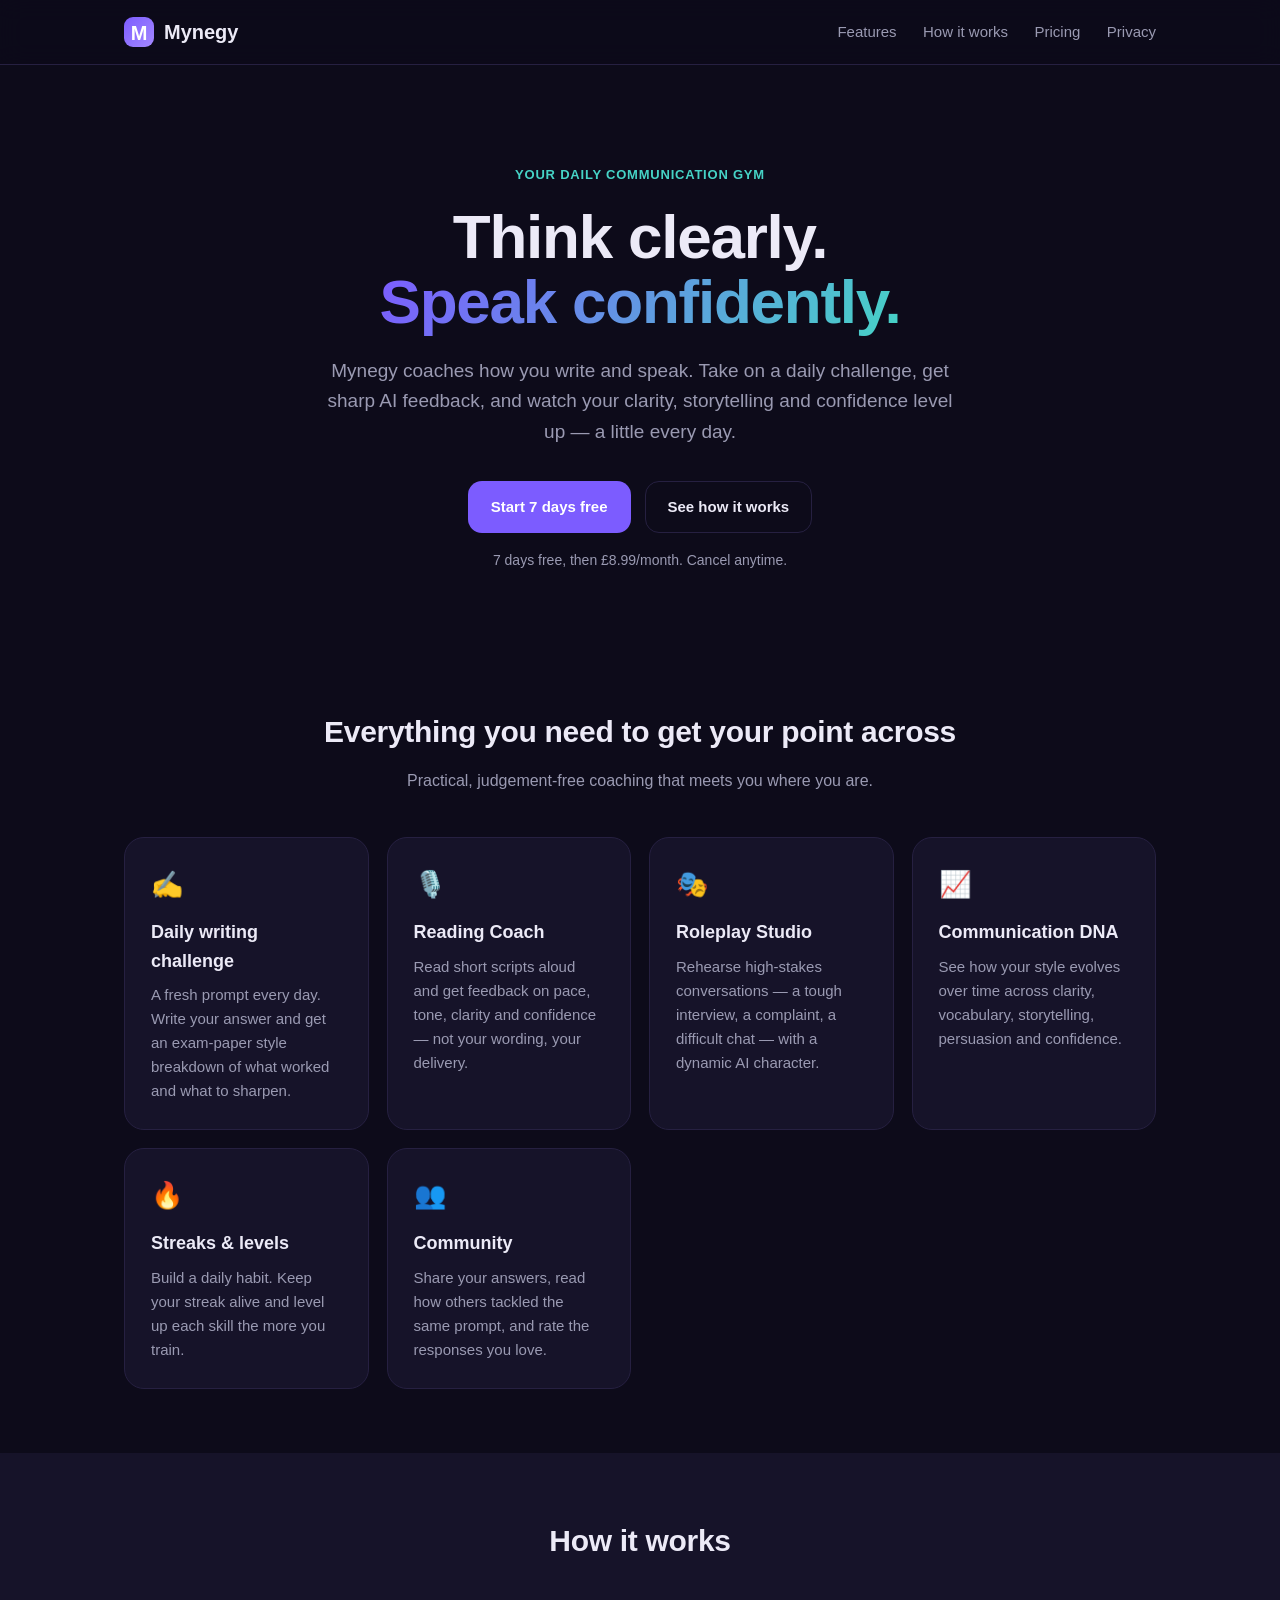
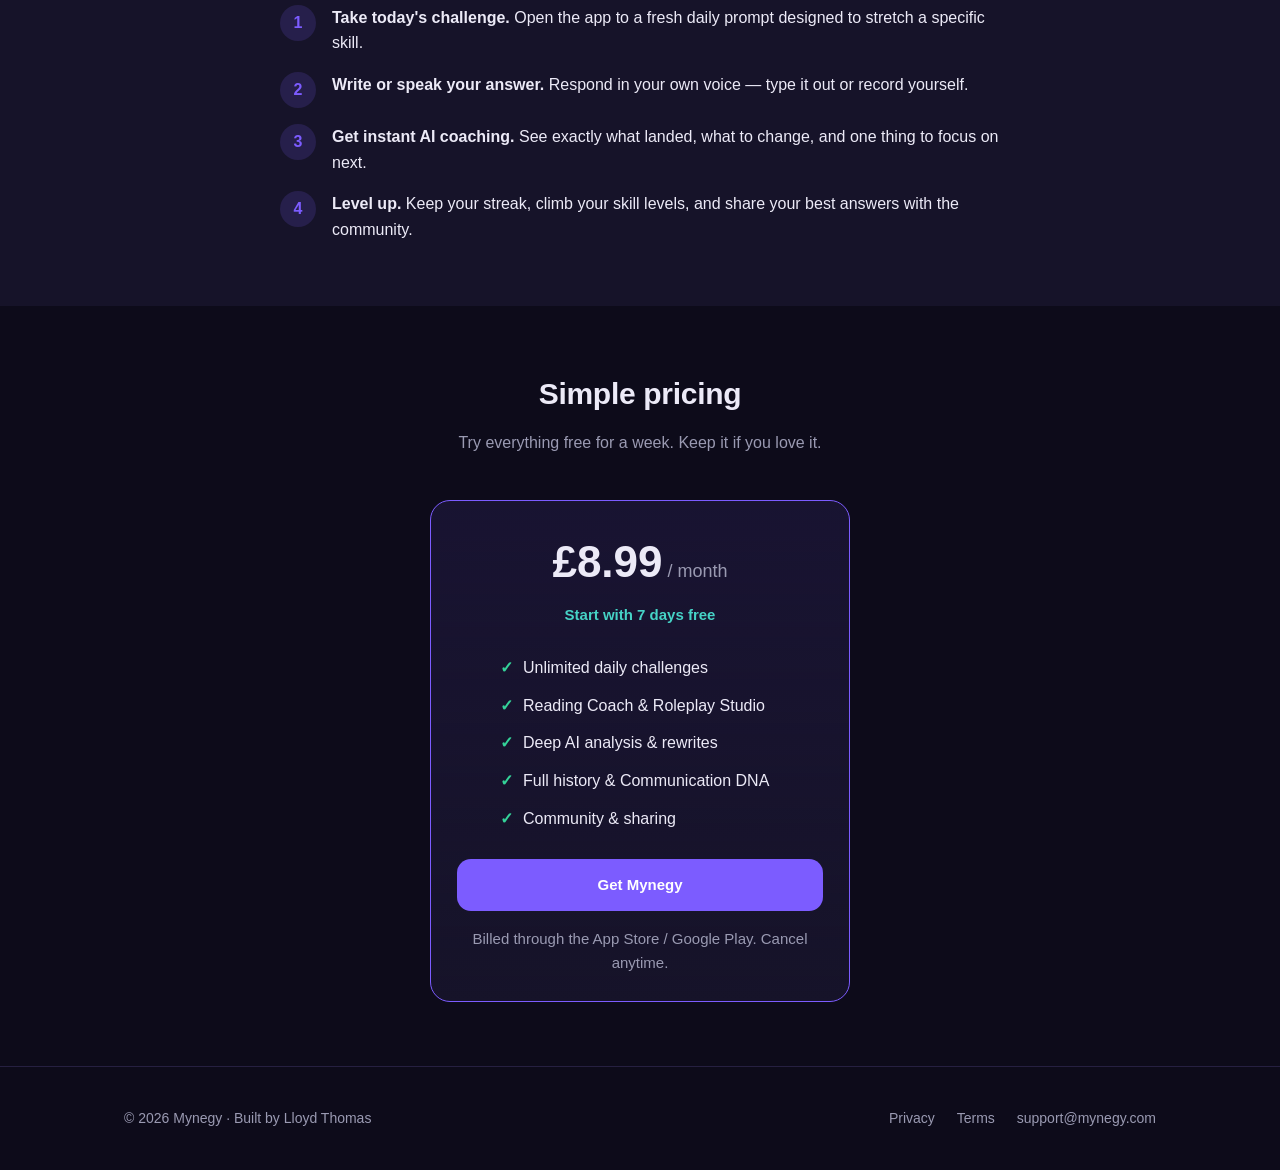
==== index.html @ d5854ccf "Add files via upload" ====
<!DOCTYPE html>
<html lang="en">
<head>
  <meta charset="UTF-8" />
  <meta name="viewport" content="width=device-width, initial-scale=1.0" />
  <title>Mynegy — Think clearly. Speak confidently.</title>
  <meta name="description" content="Mynegy is your daily communication gym. Get AI coaching on your writing and speaking, take on daily challenges, and level up how you express yourself." />
  <meta property="og:title" content="Mynegy — Think clearly. Speak confidently." />
  <meta property="og:description" content="Your daily communication gym. AI coaching, daily challenges, and a community levelling up together." />
  <meta property="og:type" content="website" />
  <meta property="og:url" content="https://mynegy.com" />
  <link rel="stylesheet" href="/styles.css" />
</head>
<body>
  <header class="site-header">
    <div class="container">
      <a class="brand" href="/">
        <span class="mark">M</span>
        <span>Mynegy</span>
      </a>
      <nav class="nav">
        <a href="#features">Features</a>
        <a href="#how">How it works</a>
        <a href="#pricing">Pricing</a>
        <a href="/privacy">Privacy</a>
      </nav>
    </div>
  </header>

  <main>
    <section class="hero">
      <div class="container">
        <span class="eyebrow">Your daily communication gym</span>
        <h1>Think clearly.<br /><span class="grad">Speak confidently.</span></h1>
        <p class="lead">
          Mynegy coaches how you write and speak. Take on a daily challenge, get sharp AI feedback,
          and watch your clarity, storytelling and confidence level up — a little every day.
        </p>
        <div class="cta-row">
          <a class="btn btn-primary" href="#pricing">Start 7 days free</a>
          <a class="btn btn-ghost" href="#how">See how it works</a>
        </div>
        <p class="trial-note">7 days free, then £8.99/month. Cancel anytime.</p>
      </div>
    </section>

    <section id="features">
      <div class="container">
        <h2 class="section-title">Everything you need to get your point across</h2>
        <p class="section-sub">Practical, judgement-free coaching that meets you where you are.</p>
        <div class="grid">
          <div class="card">
            <div class="icon">✍️</div>
            <h3>Daily writing challenge</h3>
            <p>A fresh prompt every day. Write your answer and get an exam-paper style breakdown of what worked and what to sharpen.</p>
          </div>
          <div class="card">
            <div class="icon">🎙️</div>
            <h3>Reading Coach</h3>
            <p>Read short scripts aloud and get feedback on pace, tone, clarity and confidence — not your wording, your delivery.</p>
          </div>
          <div class="card">
            <div class="icon">🎭</div>
            <h3>Roleplay Studio</h3>
            <p>Rehearse high-stakes conversations — a tough interview, a complaint, a difficult chat — with a dynamic AI character.</p>
          </div>
          <div class="card">
            <div class="icon">📈</div>
            <h3>Communication DNA</h3>
            <p>See how your style evolves over time across clarity, vocabulary, storytelling, persuasion and confidence.</p>
          </div>
          <div class="card">
            <div class="icon">🔥</div>
            <h3>Streaks & levels</h3>
            <p>Build a daily habit. Keep your streak alive and level up each skill the more you train.</p>
          </div>
          <div class="card">
            <div class="icon">👥</div>
            <h3>Community</h3>
            <p>Share your answers, read how others tackled the same prompt, and rate the responses you love.</p>
          </div>
        </div>
      </div>
    </section>

    <section id="how" style="background: var(--surface);">
      <div class="container">
        <h2 class="section-title">How it works</h2>
        <div class="steps">
          <div class="step"><span class="num"></span><p><strong>Take today's challenge.</strong> Open the app to a fresh daily prompt designed to stretch a specific skill.</p></div>
          <div class="step"><span class="num"></span><p><strong>Write or speak your answer.</strong> Respond in your own voice — type it out or record yourself.</p></div>
          <div class="step"><span class="num"></span><p><strong>Get instant AI coaching.</strong> See exactly what landed, what to change, and one thing to focus on next.</p></div>
          <div class="step"><span class="num"></span><p><strong>Level up.</strong> Keep your streak, climb your skill levels, and share your best answers with the community.</p></div>
        </div>
      </div>
    </section>

    <section id="pricing">
      <div class="container">
        <h2 class="section-title">Simple pricing</h2>
        <p class="section-sub">Try everything free for a week. Keep it if you love it.</p>
        <div class="card price-card">
          <div class="amount">£8.99<span> / month</span></div>
          <p style="color: var(--accent); font-weight: 600; margin-top: 6px;">Start with 7 days free</p>
          <ul>
            <li>Unlimited daily challenges</li>
            <li>Reading Coach &amp; Roleplay Studio</li>
            <li>Deep AI analysis &amp; rewrites</li>
            <li>Full history &amp; Communication DNA</li>
            <li>Community &amp; sharing</li>
          </ul>
          <a class="btn btn-primary" href="#" style="width: 100%;">Get Mynegy</a>
          <p class="trial-note">Billed through the App Store / Google Play. Cancel anytime.</p>
        </div>
      </div>
    </section>
  </main>

  <footer class="site-footer">
    <div class="container">
      <div>© 2026 Mynegy · Built by Lloyd Thomas</div>
      <div>
        <a href="/privacy">Privacy</a>
        <a href="/terms">Terms</a>
        <a href="mailto:support@mynegy.com">support@mynegy.com</a>
      </div>
    </div>
  </footer>
</body>
</html>
---- styles.css ----
:root {
  --bg: #0d0b1a;
  --surface: #161329;
  --border: #262041;
  --primary: #7c5cff;
  --accent: #46d3c6;
  --text: #eceaf7;
  --muted: #9a9ab2;
  --success: #34d399;
  --radius: 20px;
  --max: 1080px;
}

* { box-sizing: border-box; margin: 0; padding: 0; }

html { scroll-behavior: smooth; }

body {
  font-family: -apple-system, BlinkMacSystemFont, "Segoe UI", Roboto, Helvetica, Arial, sans-serif;
  background: var(--bg);
  color: var(--text);
  line-height: 1.6;
  -webkit-font-smoothing: antialiased;
}

a { color: var(--primary); text-decoration: none; }
a:hover { text-decoration: underline; }

.container { width: 100%; max-width: var(--max); margin: 0 auto; padding: 0 24px; }

/* Header */
.site-header {
  position: sticky;
  top: 0;
  z-index: 10;
  backdrop-filter: blur(12px);
  background: rgba(13, 11, 26, 0.72);
  border-bottom: 1px solid var(--border);
}
.site-header .container {
  display: flex;
  align-items: center;
  justify-content: space-between;
  height: 64px;
}
.brand { display: flex; align-items: center; gap: 10px; font-weight: 700; font-size: 20px; color: var(--text); }
.brand .mark {
  width: 30px; height: 30px; border-radius: 9px;
  display: grid; place-items: center;
  background: linear-gradient(135deg, var(--primary), #a488ff);
  color: #fff; font-weight: 800;
}
.nav a { color: var(--muted); margin-left: 22px; font-size: 15px; }
.nav a:hover { color: var(--text); text-decoration: none; }

/* Buttons */
.btn {
  display: inline-block;
  padding: 13px 22px;
  border-radius: 14px;
  font-weight: 600;
  font-size: 15px;
  cursor: pointer;
  border: 1px solid transparent;
  transition: transform 0.12s ease, opacity 0.12s ease;
}
.btn:hover { text-decoration: none; transform: translateY(-1px); }
.btn-primary { background: var(--primary); color: #fff; }
.btn-ghost { background: transparent; color: var(--text); border-color: var(--border); }

/* Hero */
.hero { text-align: center; padding: 96px 0 72px; }
.hero .eyebrow {
  display: inline-block;
  color: var(--accent);
  font-weight: 600;
  letter-spacing: 0.06em;
  text-transform: uppercase;
  font-size: 13px;
  margin-bottom: 18px;
}
.hero h1 {
  font-size: clamp(38px, 6vw, 62px);
  line-height: 1.05;
  font-weight: 800;
  letter-spacing: -0.02em;
}
.hero h1 .grad {
  background: linear-gradient(120deg, var(--primary), var(--accent));
  -webkit-background-clip: text;
  background-clip: text;
  -webkit-text-fill-color: transparent;
}
.hero p.lead {
  max-width: 640px;
  margin: 22px auto 34px;
  font-size: 19px;
  color: var(--muted);
}
.cta-row { display: flex; gap: 14px; justify-content: center; flex-wrap: wrap; }
.trial-note { margin-top: 16px; color: var(--muted); font-size: 14px; }

/* Sections */
section { padding: 64px 0; }
.section-title { text-align: center; font-size: 30px; font-weight: 800; letter-spacing: -0.01em; }
.section-sub { text-align: center; color: var(--muted); max-width: 620px; margin: 12px auto 0; }

.grid {
  display: grid;
  grid-template-columns: repeat(auto-fit, minmax(240px, 1fr));
  gap: 18px;
  margin-top: 44px;
}
.card {
  background: var(--surface);
  border: 1px solid var(--border);
  border-radius: var(--radius);
  padding: 26px;
}
.card .icon { font-size: 26px; margin-bottom: 12px; }
.card h3 { font-size: 18px; margin-bottom: 8px; }
.card p { color: var(--muted); font-size: 15px; }

/* Steps */
.steps { counter-reset: step; margin-top: 40px; display: grid; gap: 16px; max-width: 720px; margin-left: auto; margin-right: auto; }
.step { display: flex; gap: 16px; align-items: flex-start; }
.step .num {
  counter-increment: step;
  flex: 0 0 auto;
  width: 36px; height: 36px; border-radius: 50%;
  background: rgba(124, 92, 255, 0.16);
  color: var(--primary);
  display: grid; place-items: center; font-weight: 700;
}
.step .num::before { content: counter(step); }

/* Pricing */
.price-card {
  max-width: 420px;
  margin: 44px auto 0;
  text-align: center;
  border: 1px solid var(--primary);
  background: linear-gradient(180deg, rgba(124,92,255,0.10), var(--surface));
}
.price-card .amount { font-size: 44px; font-weight: 800; }
.price-card .amount span { font-size: 18px; color: var(--muted); font-weight: 500; }
.price-card ul { list-style: none; text-align: left; margin: 22px auto; max-width: 280px; }
.price-card li { padding: 6px 0; color: var(--text); }
.price-card li::before { content: "✓"; color: var(--success); margin-right: 10px; font-weight: 700; }

/* Footer */
.site-footer {
  border-top: 1px solid var(--border);
  padding: 40px 0;
  color: var(--muted);
  font-size: 14px;
}
.site-footer .container { display: flex; justify-content: space-between; flex-wrap: wrap; gap: 16px; }
.site-footer a { color: var(--muted); margin-left: 18px; }
.site-footer a:first-child { margin-left: 0; }

/* Legal pages */
.legal { padding: 56px 0 80px; }
.legal .container { max-width: 760px; }
.legal h1 { font-size: 34px; font-weight: 800; margin-bottom: 6px; }
.legal .updated { color: var(--muted); font-size: 14px; margin-bottom: 32px; }
.legal h2 { font-size: 20px; margin: 30px 0 8px; }
.legal p { color: var(--muted); margin-bottom: 12px; }
.legal a.back { display: inline-block; margin-bottom: 28px; }

@media (max-width: 600px) {
  .nav { display: none; }
  .hero { padding: 64px 0 48px; }
}
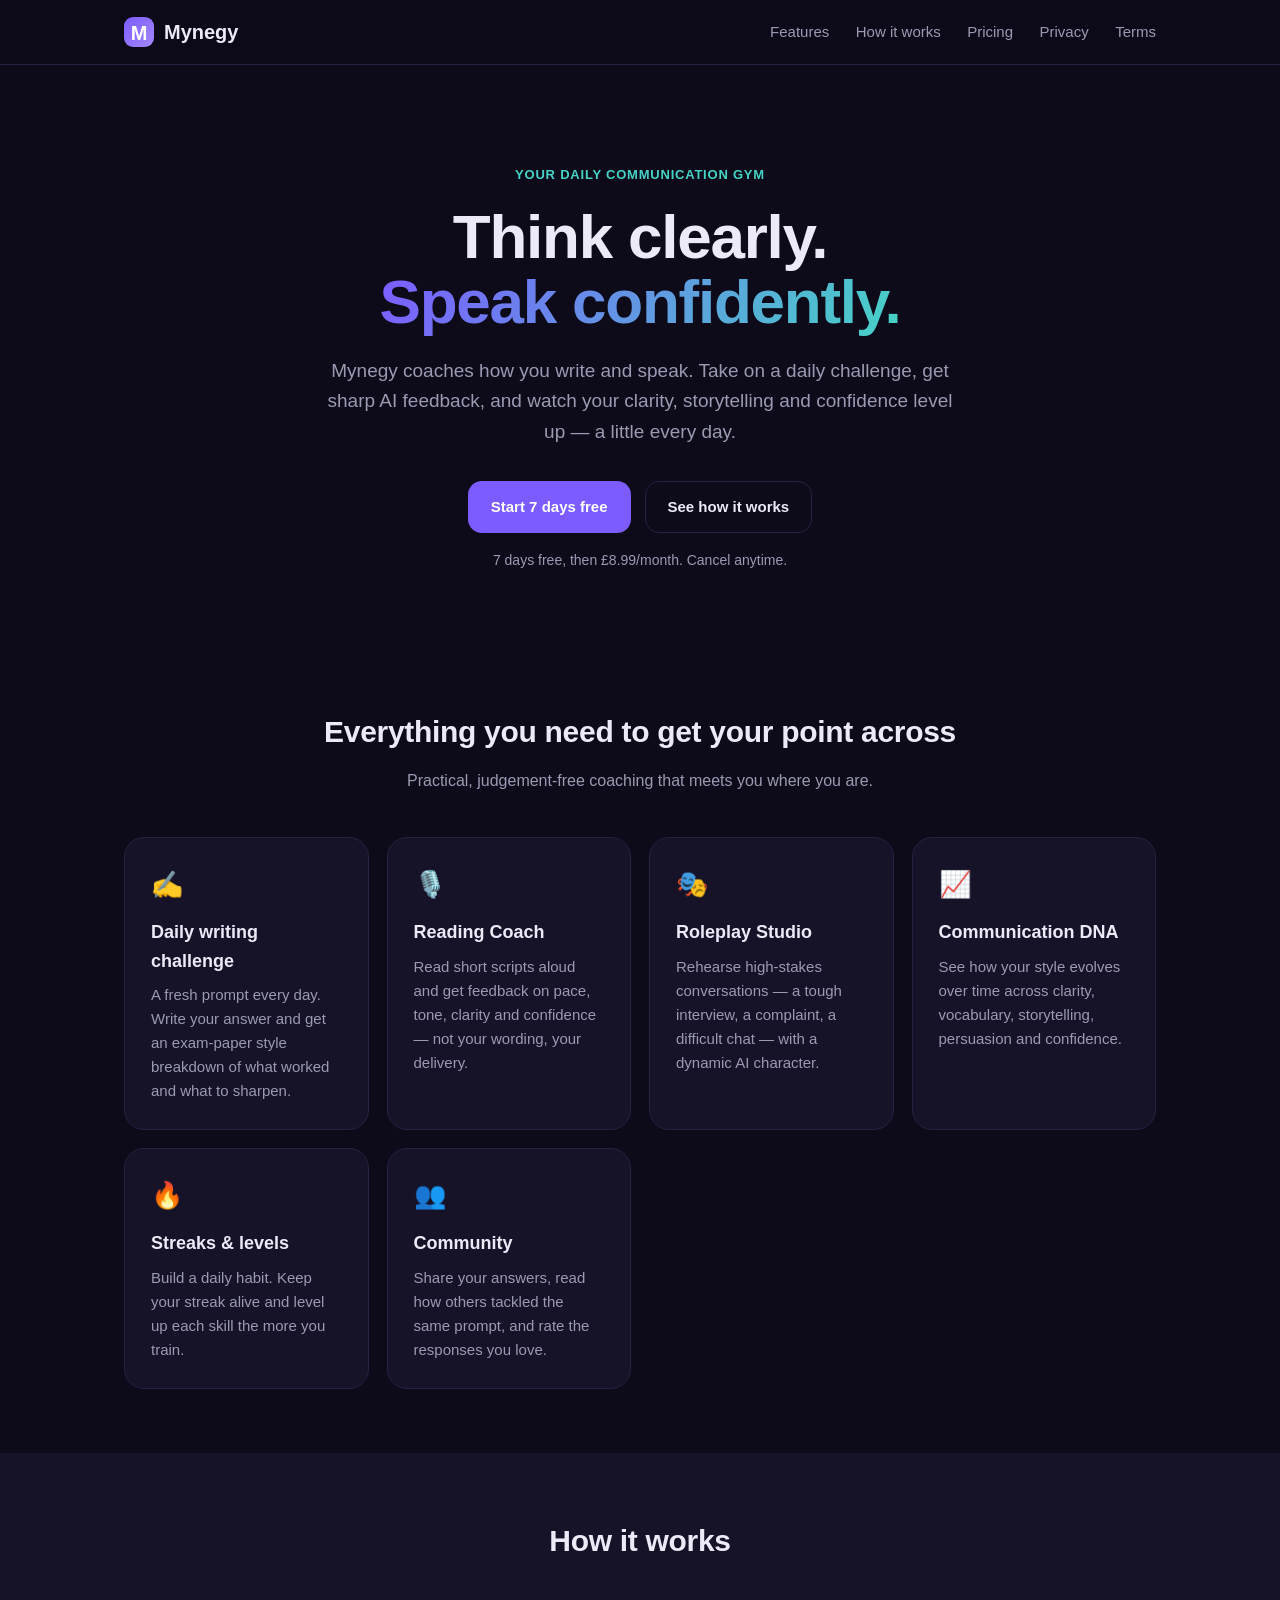
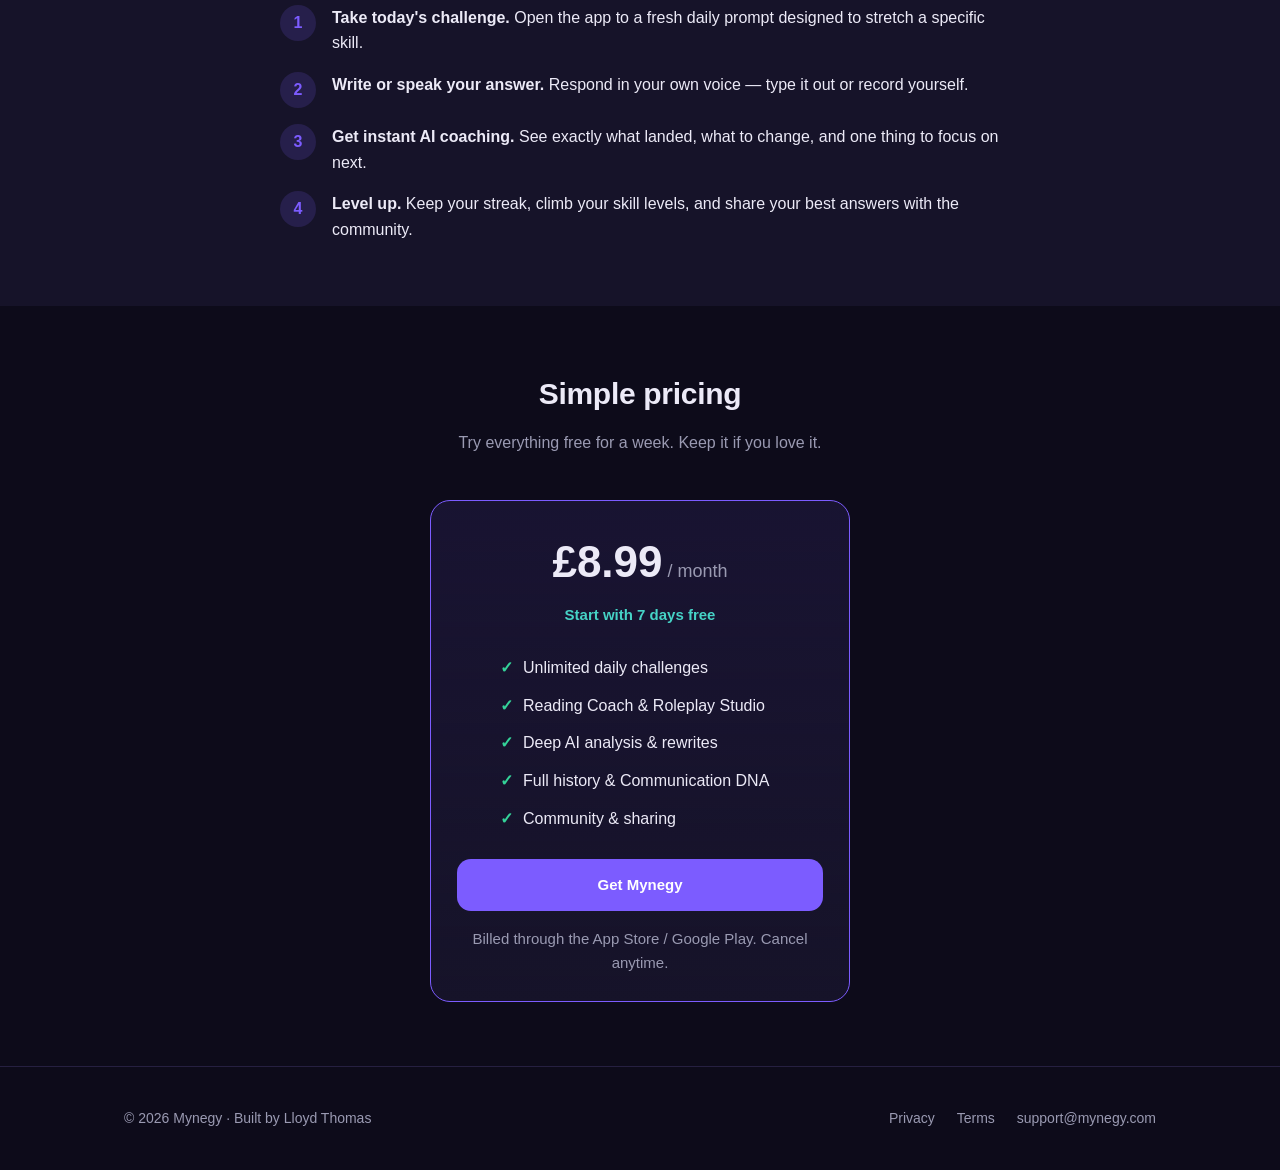
==== commit 18c00a21: "Update privacy and terms for UK 16+ external testing Align hosted legal pages with the in-app policy" ====
--- a/index.html
+++ b/index.html
@@ -1,130 +1,131 @@
-<!DOCTYPE html>
-<html lang="en">
-<head>
-  <meta charset="UTF-8" />
-  <meta name="viewport" content="width=device-width, initial-scale=1.0" />
-  <title>Mynegy — Think clearly. Speak confidently.</title>
-  <meta name="description" content="Mynegy is your daily communication gym. Get AI coaching on your writing and speaking, take on daily challenges, and level up how you express yourself." />
-  <meta property="og:title" content="Mynegy — Think clearly. Speak confidently." />
-  <meta property="og:description" content="Your daily communication gym. AI coaching, daily challenges, and a community levelling up together." />
-  <meta property="og:type" content="website" />
-  <meta property="og:url" content="https://mynegy.com" />
-  <link rel="stylesheet" href="/styles.css" />
-</head>
-<body>
-  <header class="site-header">
-    <div class="container">
-      <a class="brand" href="/">
-        <span class="mark">M</span>
-        <span>Mynegy</span>
-      </a>
-      <nav class="nav">
-        <a href="#features">Features</a>
-        <a href="#how">How it works</a>
-        <a href="#pricing">Pricing</a>
-        <a href="/privacy">Privacy</a>
-      </nav>
-    </div>
-  </header>
-
-  <main>
-    <section class="hero">
-      <div class="container">
-        <span class="eyebrow">Your daily communication gym</span>
-        <h1>Think clearly.<br /><span class="grad">Speak confidently.</span></h1>
-        <p class="lead">
-          Mynegy coaches how you write and speak. Take on a daily challenge, get sharp AI feedback,
-          and watch your clarity, storytelling and confidence level up — a little every day.
-        </p>
-        <div class="cta-row">
-          <a class="btn btn-primary" href="#pricing">Start 7 days free</a>
-          <a class="btn btn-ghost" href="#how">See how it works</a>
-        </div>
-        <p class="trial-note">7 days free, then £8.99/month. Cancel anytime.</p>
-      </div>
-    </section>
-
-    <section id="features">
-      <div class="container">
-        <h2 class="section-title">Everything you need to get your point across</h2>
-        <p class="section-sub">Practical, judgement-free coaching that meets you where you are.</p>
-        <div class="grid">
-          <div class="card">
-            <div class="icon">✍️</div>
-            <h3>Daily writing challenge</h3>
-            <p>A fresh prompt every day. Write your answer and get an exam-paper style breakdown of what worked and what to sharpen.</p>
-          </div>
-          <div class="card">
-            <div class="icon">🎙️</div>
-            <h3>Reading Coach</h3>
-            <p>Read short scripts aloud and get feedback on pace, tone, clarity and confidence — not your wording, your delivery.</p>
-          </div>
-          <div class="card">
-            <div class="icon">🎭</div>
-            <h3>Roleplay Studio</h3>
-            <p>Rehearse high-stakes conversations — a tough interview, a complaint, a difficult chat — with a dynamic AI character.</p>
-          </div>
-          <div class="card">
-            <div class="icon">📈</div>
-            <h3>Communication DNA</h3>
-            <p>See how your style evolves over time across clarity, vocabulary, storytelling, persuasion and confidence.</p>
-          </div>
-          <div class="card">
-            <div class="icon">🔥</div>
-            <h3>Streaks & levels</h3>
-            <p>Build a daily habit. Keep your streak alive and level up each skill the more you train.</p>
-          </div>
-          <div class="card">
-            <div class="icon">👥</div>
-            <h3>Community</h3>
-            <p>Share your answers, read how others tackled the same prompt, and rate the responses you love.</p>
-          </div>
-        </div>
-      </div>
-    </section>
-
-    <section id="how" style="background: var(--surface);">
-      <div class="container">
-        <h2 class="section-title">How it works</h2>
-        <div class="steps">
-          <div class="step"><span class="num"></span><p><strong>Take today's challenge.</strong> Open the app to a fresh daily prompt designed to stretch a specific skill.</p></div>
-          <div class="step"><span class="num"></span><p><strong>Write or speak your answer.</strong> Respond in your own voice — type it out or record yourself.</p></div>
-          <div class="step"><span class="num"></span><p><strong>Get instant AI coaching.</strong> See exactly what landed, what to change, and one thing to focus on next.</p></div>
-          <div class="step"><span class="num"></span><p><strong>Level up.</strong> Keep your streak, climb your skill levels, and share your best answers with the community.</p></div>
-        </div>
-      </div>
-    </section>
-
-    <section id="pricing">
-      <div class="container">
-        <h2 class="section-title">Simple pricing</h2>
-        <p class="section-sub">Try everything free for a week. Keep it if you love it.</p>
-        <div class="card price-card">
-          <div class="amount">£8.99<span> / month</span></div>
-          <p style="color: var(--accent); font-weight: 600; margin-top: 6px;">Start with 7 days free</p>
-          <ul>
-            <li>Unlimited daily challenges</li>
-            <li>Reading Coach &amp; Roleplay Studio</li>
-            <li>Deep AI analysis &amp; rewrites</li>
-            <li>Full history &amp; Communication DNA</li>
-            <li>Community &amp; sharing</li>
-          </ul>
-          <a class="btn btn-primary" href="#" style="width: 100%;">Get Mynegy</a>
-          <p class="trial-note">Billed through the App Store / Google Play. Cancel anytime.</p>
-        </div>
-      </div>
-    </section>
-  </main>
-
-  <footer class="site-footer">
-    <div class="container">
-      <div>© 2026 Mynegy · Built by Lloyd Thomas</div>
-      <div>
-        <a href="/privacy">Privacy</a>
-        <a href="/terms">Terms</a>
-        <a href="mailto:support@mynegy.com">support@mynegy.com</a>
-      </div>
-    </div>
-  </footer>
-</body>
-</html>
+<!DOCTYPE html>
+<html lang="en">
+<head>
+  <meta charset="UTF-8" />
+  <meta name="viewport" content="width=device-width, initial-scale=1.0" />
+  <title>Mynegy — Think clearly. Speak confidently.</title>
+  <meta name="description" content="Mynegy is your daily communication gym. Get AI coaching on your writing and speaking, take on daily challenges, and level up how you express yourself." />
+  <meta property="og:title" content="Mynegy — Think clearly. Speak confidently." />
+  <meta property="og:description" content="Your daily communication gym. AI coaching, daily challenges, and a community levelling up together." />
+  <meta property="og:type" content="website" />
+  <meta property="og:url" content="https://mynegy.com" />
+  <link rel="stylesheet" href="/styles.css" />
+</head>
+<body>
+  <header class="site-header">
+    <div class="container">
+      <a class="brand" href="/">
+        <span class="mark">M</span>
+        <span>Mynegy</span>
+      </a>
+      <nav class="nav">
+        <a href="#features">Features</a>
+        <a href="#how">How it works</a>
+        <a href="#pricing">Pricing</a>
+        <a href="/privacy">Privacy</a>
+        <a href="/terms">Terms</a>
+      </nav>
+    </div>
+  </header>
+
+  <main>
+    <section class="hero">
+      <div class="container">
+        <span class="eyebrow">Your daily communication gym</span>
+        <h1>Think clearly.<br /><span class="grad">Speak confidently.</span></h1>
+        <p class="lead">
+          Mynegy coaches how you write and speak. Take on a daily challenge, get sharp AI feedback,
+          and watch your clarity, storytelling and confidence level up — a little every day.
+        </p>
+        <div class="cta-row">
+          <a class="btn btn-primary" href="#pricing">Start 7 days free</a>
+          <a class="btn btn-ghost" href="#how">See how it works</a>
+        </div>
+        <p class="trial-note">7 days free, then £8.99/month. Cancel anytime.</p>
+      </div>
+    </section>
+
+    <section id="features">
+      <div class="container">
+        <h2 class="section-title">Everything you need to get your point across</h2>
+        <p class="section-sub">Practical, judgement-free coaching that meets you where you are.</p>
+        <div class="grid">
+          <div class="card">
+            <div class="icon">✍️</div>
+            <h3>Daily writing challenge</h3>
+            <p>A fresh prompt every day. Write your answer and get an exam-paper style breakdown of what worked and what to sharpen.</p>
+          </div>
+          <div class="card">
+            <div class="icon">🎙️</div>
+            <h3>Reading Coach</h3>
+            <p>Read short scripts aloud and get feedback on pace, tone, clarity and confidence — not your wording, your delivery.</p>
+          </div>
+          <div class="card">
+            <div class="icon">🎭</div>
+            <h3>Roleplay Studio</h3>
+            <p>Rehearse high-stakes conversations — a tough interview, a complaint, a difficult chat — with a dynamic AI character.</p>
+          </div>
+          <div class="card">
+            <div class="icon">📈</div>
+            <h3>Communication DNA</h3>
+            <p>See how your style evolves over time across clarity, vocabulary, storytelling, persuasion and confidence.</p>
+          </div>
+          <div class="card">
+            <div class="icon">🔥</div>
+            <h3>Streaks & levels</h3>
+            <p>Build a daily habit. Keep your streak alive and level up each skill the more you train.</p>
+          </div>
+          <div class="card">
+            <div class="icon">👥</div>
+            <h3>Community</h3>
+            <p>Share your answers, read how others tackled the same prompt, and rate the responses you love.</p>
+          </div>
+        </div>
+      </div>
+    </section>
+
+    <section id="how" style="background: var(--surface);">
+      <div class="container">
+        <h2 class="section-title">How it works</h2>
+        <div class="steps">
+          <div class="step"><span class="num"></span><p><strong>Take today's challenge.</strong> Open the app to a fresh daily prompt designed to stretch a specific skill.</p></div>
+          <div class="step"><span class="num"></span><p><strong>Write or speak your answer.</strong> Respond in your own voice — type it out or record yourself.</p></div>
+          <div class="step"><span class="num"></span><p><strong>Get instant AI coaching.</strong> See exactly what landed, what to change, and one thing to focus on next.</p></div>
+          <div class="step"><span class="num"></span><p><strong>Level up.</strong> Keep your streak, climb your skill levels, and share your best answers with the community.</p></div>
+        </div>
+      </div>
+    </section>
+
+    <section id="pricing">
+      <div class="container">
+        <h2 class="section-title">Simple pricing</h2>
+        <p class="section-sub">Try everything free for a week. Keep it if you love it.</p>
+        <div class="card price-card">
+          <div class="amount">£8.99<span> / month</span></div>
+          <p style="color: var(--accent); font-weight: 600; margin-top: 6px;">Start with 7 days free</p>
+          <ul>
+            <li>Unlimited daily challenges</li>
+            <li>Reading Coach &amp; Roleplay Studio</li>
+            <li>Deep AI analysis &amp; rewrites</li>
+            <li>Full history &amp; Communication DNA</li>
+            <li>Community &amp; sharing</li>
+          </ul>
+          <a class="btn btn-primary" href="#" style="width: 100%;">Get Mynegy</a>
+          <p class="trial-note">Billed through the App Store / Google Play. Cancel anytime.</p>
+        </div>
+      </div>
+    </section>
+  </main>
+
+  <footer class="site-footer">
+    <div class="container">
+      <div>© 2026 Mynegy · Built by Lloyd Thomas</div>
+      <div>
+        <a href="/privacy">Privacy</a>
+        <a href="/terms">Terms</a>
+        <a href="mailto:support@mynegy.com">support@mynegy.com</a>
+      </div>
+    </div>
+  </footer>
+</body>
+</html>
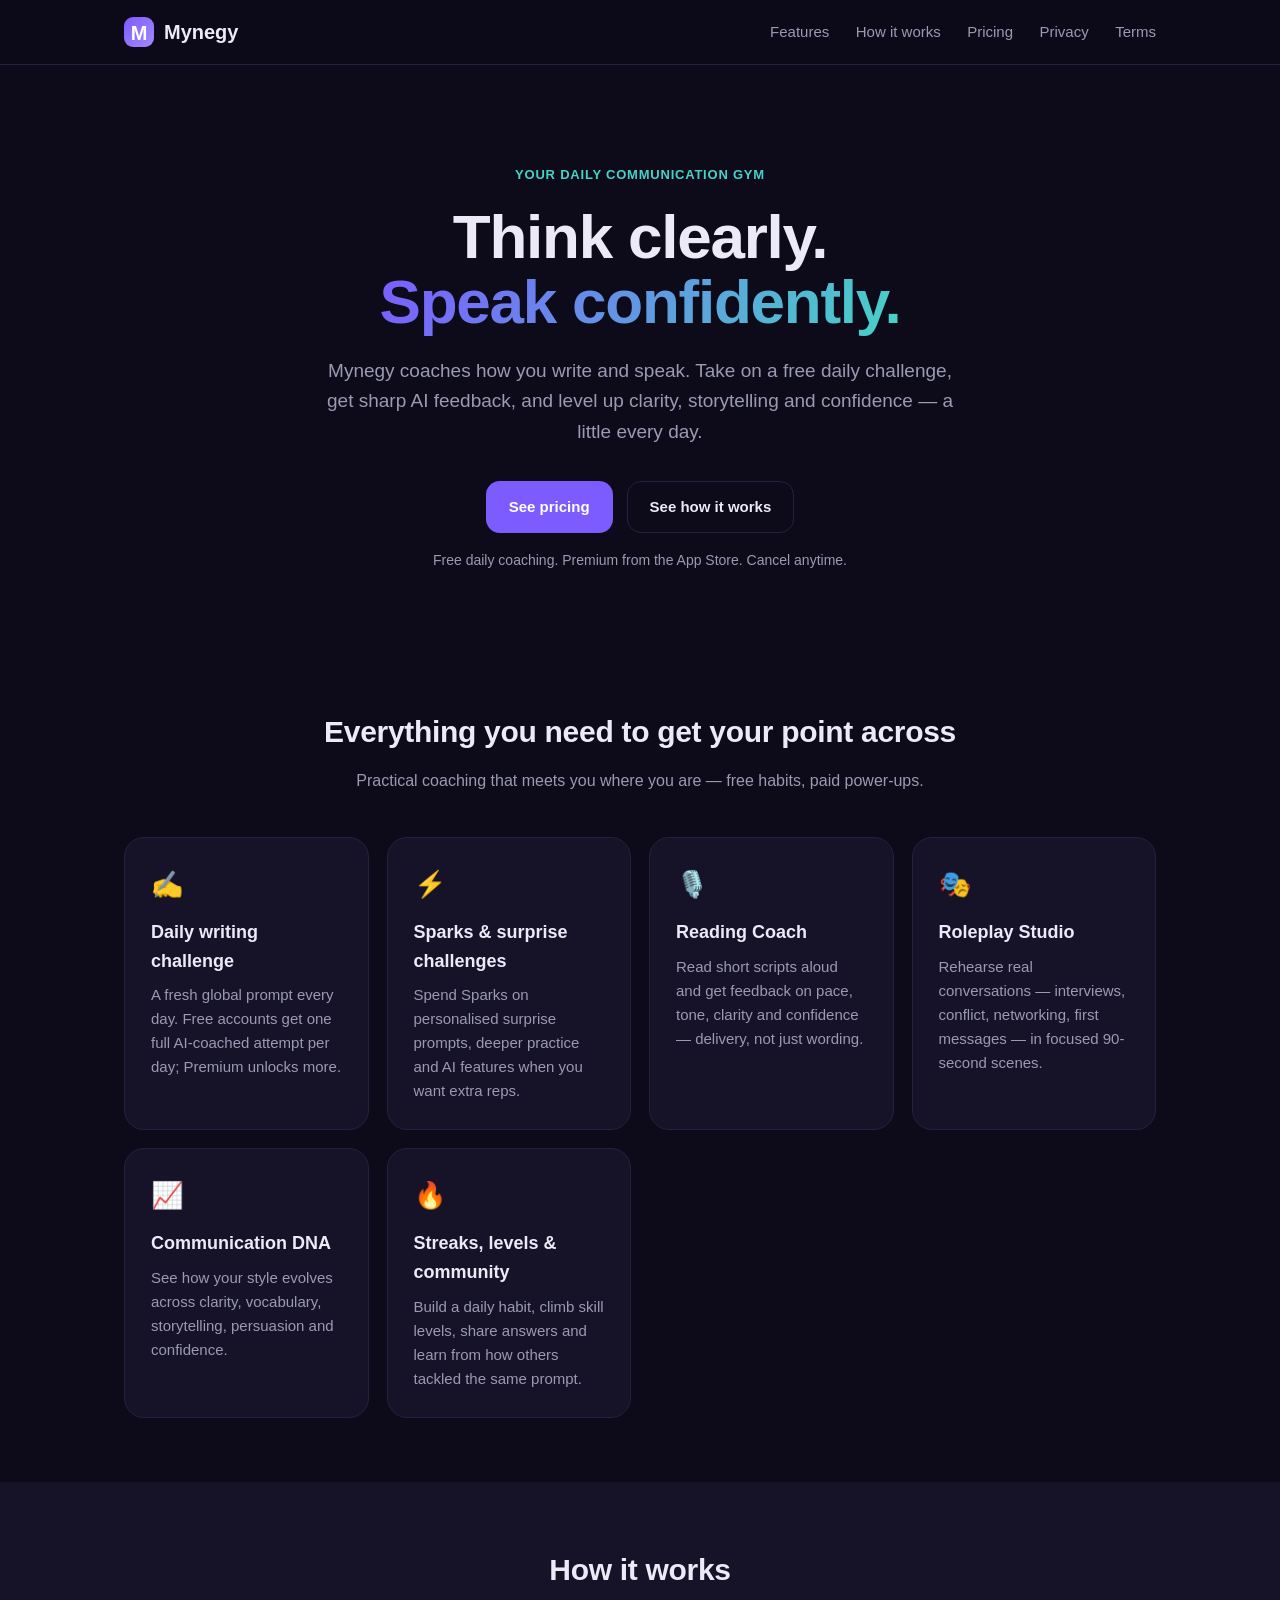
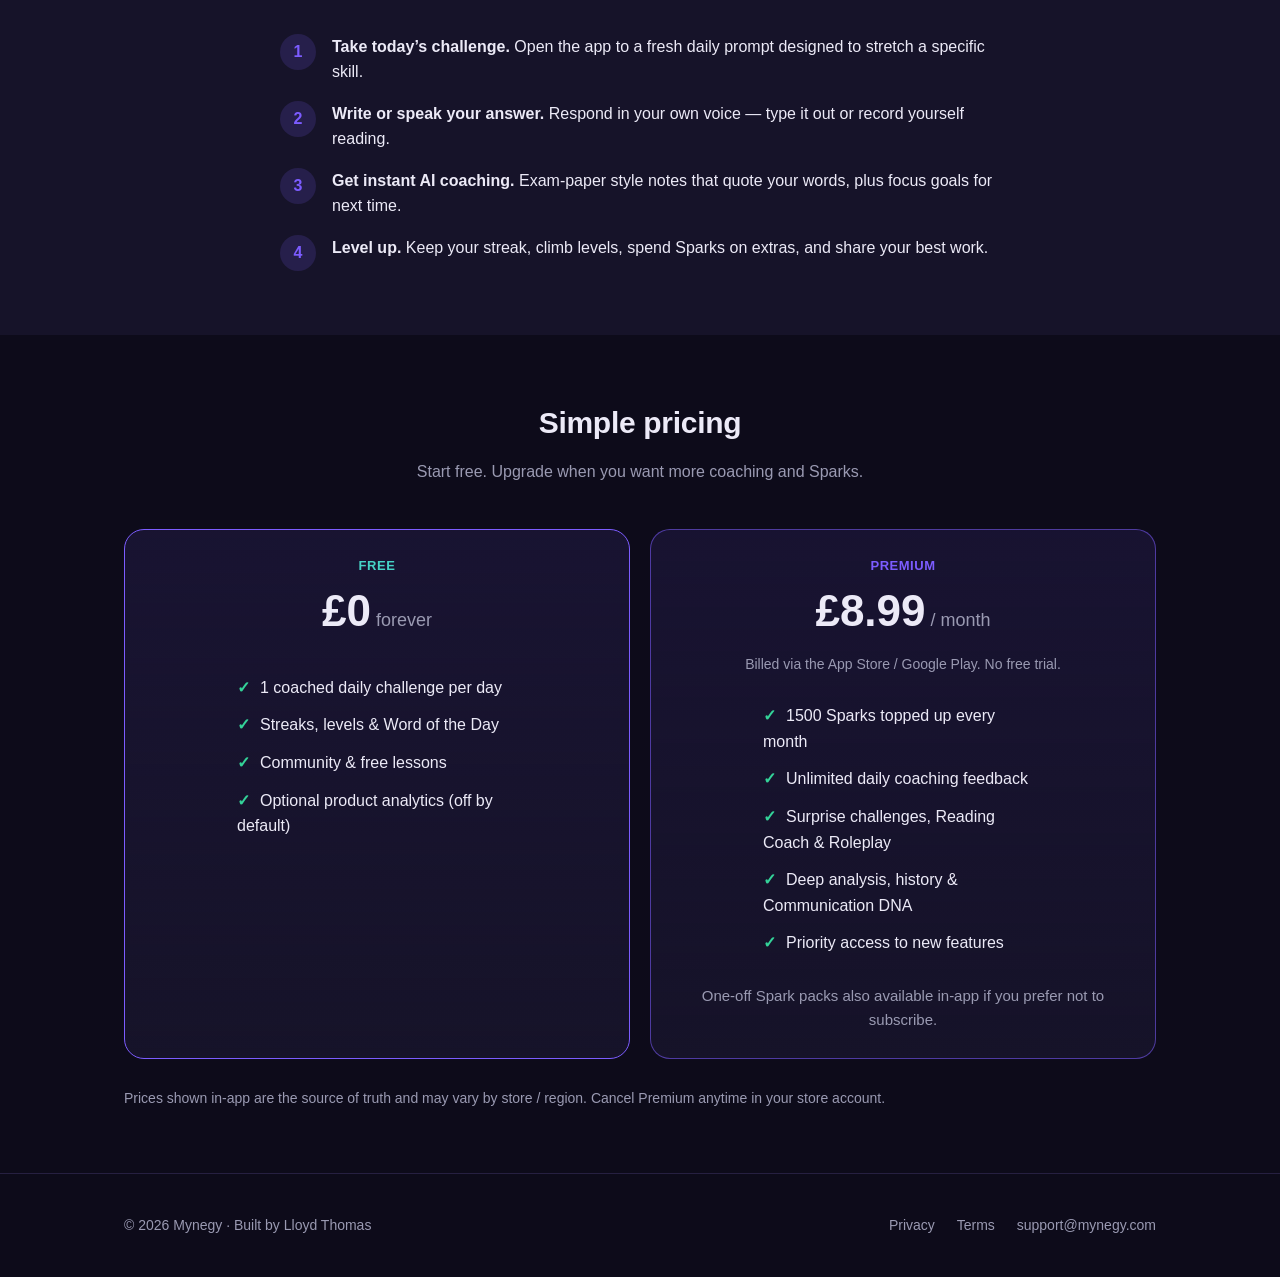
==== commit 9d262afd: "Update homepage features and pricing without free trial Reflect free daily coaching, Sparks, 90s rol" ====
--- a/index.html
+++ b/index.html
@@ -1,12 +1,12 @@
 <!DOCTYPE html>
-<html lang="en">
+<html lang="en-GB">
 <head>
   <meta charset="UTF-8" />
   <meta name="viewport" content="width=device-width, initial-scale=1.0" />
   <title>Mynegy — Think clearly. Speak confidently.</title>
-  <meta name="description" content="Mynegy is your daily communication gym. Get AI coaching on your writing and speaking, take on daily challenges, and level up how you express yourself." />
+  <meta name="description" content="Mynegy is your daily communication gym. Free daily AI coaching, Sparks for surprise challenges, reading coach, roleplay, and Communication DNA." />
   <meta property="og:title" content="Mynegy — Think clearly. Speak confidently." />
-  <meta property="og:description" content="Your daily communication gym. AI coaching, daily challenges, and a community levelling up together." />
+  <meta property="og:description" content="Your daily communication gym. One free coached challenge a day, Premium + Sparks for unlimited practice." />
   <meta property="og:type" content="website" />
   <meta property="og:url" content="https://mynegy.com" />
   <link rel="stylesheet" href="/styles.css" />
@@ -34,51 +34,51 @@
         <span class="eyebrow">Your daily communication gym</span>
         <h1>Think clearly.<br /><span class="grad">Speak confidently.</span></h1>
         <p class="lead">
-          Mynegy coaches how you write and speak. Take on a daily challenge, get sharp AI feedback,
-          and watch your clarity, storytelling and confidence level up — a little every day.
+          Mynegy coaches how you write and speak. Take on a free daily challenge, get sharp AI feedback,
+          and level up clarity, storytelling and confidence — a little every day.
         </p>
         <div class="cta-row">
-          <a class="btn btn-primary" href="#pricing">Start 7 days free</a>
+          <a class="btn btn-primary" href="#pricing">See pricing</a>
           <a class="btn btn-ghost" href="#how">See how it works</a>
         </div>
-        <p class="trial-note">7 days free, then £8.99/month. Cancel anytime.</p>
+        <p class="trial-note">Free daily coaching. Premium from the App Store. Cancel anytime.</p>
       </div>
     </section>
 
     <section id="features">
       <div class="container">
         <h2 class="section-title">Everything you need to get your point across</h2>
-        <p class="section-sub">Practical, judgement-free coaching that meets you where you are.</p>
+        <p class="section-sub">Practical coaching that meets you where you are — free habits, paid power-ups.</p>
         <div class="grid">
           <div class="card">
             <div class="icon">✍️</div>
             <h3>Daily writing challenge</h3>
-            <p>A fresh prompt every day. Write your answer and get an exam-paper style breakdown of what worked and what to sharpen.</p>
+            <p>A fresh global prompt every day. Free accounts get one full AI-coached attempt per day; Premium unlocks more.</p>
+          </div>
+          <div class="card">
+            <div class="icon">⚡</div>
+            <h3>Sparks &amp; surprise challenges</h3>
+            <p>Spend Sparks on personalised surprise prompts, deeper practice and AI features when you want extra reps.</p>
           </div>
           <div class="card">
             <div class="icon">🎙️</div>
             <h3>Reading Coach</h3>
-            <p>Read short scripts aloud and get feedback on pace, tone, clarity and confidence — not your wording, your delivery.</p>
+            <p>Read short scripts aloud and get feedback on pace, tone, clarity and confidence — delivery, not just wording.</p>
           </div>
           <div class="card">
             <div class="icon">🎭</div>
             <h3>Roleplay Studio</h3>
-            <p>Rehearse high-stakes conversations — a tough interview, a complaint, a difficult chat — with a dynamic AI character.</p>
+            <p>Rehearse real conversations — interviews, conflict, networking, first messages — in focused 90-second scenes.</p>
           </div>
           <div class="card">
             <div class="icon">📈</div>
             <h3>Communication DNA</h3>
-            <p>See how your style evolves over time across clarity, vocabulary, storytelling, persuasion and confidence.</p>
+            <p>See how your style evolves across clarity, vocabulary, storytelling, persuasion and confidence.</p>
           </div>
           <div class="card">
             <div class="icon">🔥</div>
-            <h3>Streaks & levels</h3>
-            <p>Build a daily habit. Keep your streak alive and level up each skill the more you train.</p>
-          </div>
-          <div class="card">
-            <div class="icon">👥</div>
-            <h3>Community</h3>
-            <p>Share your answers, read how others tackled the same prompt, and rate the responses you love.</p>
+            <h3>Streaks, levels &amp; community</h3>
+            <p>Build a daily habit, climb skill levels, share answers and learn from how others tackled the same prompt.</p>
           </div>
         </div>
       </div>
@@ -88,10 +88,10 @@
       <div class="container">
         <h2 class="section-title">How it works</h2>
         <div class="steps">
-          <div class="step"><span class="num"></span><p><strong>Take today's challenge.</strong> Open the app to a fresh daily prompt designed to stretch a specific skill.</p></div>
-          <div class="step"><span class="num"></span><p><strong>Write or speak your answer.</strong> Respond in your own voice — type it out or record yourself.</p></div>
-          <div class="step"><span class="num"></span><p><strong>Get instant AI coaching.</strong> See exactly what landed, what to change, and one thing to focus on next.</p></div>
-          <div class="step"><span class="num"></span><p><strong>Level up.</strong> Keep your streak, climb your skill levels, and share your best answers with the community.</p></div>
+          <div class="step"><span class="num"></span><p><strong>Take today&rsquo;s challenge.</strong> Open the app to a fresh daily prompt designed to stretch a specific skill.</p></div>
+          <div class="step"><span class="num"></span><p><strong>Write or speak your answer.</strong> Respond in your own voice — type it out or record yourself reading.</p></div>
+          <div class="step"><span class="num"></span><p><strong>Get instant AI coaching.</strong> Exam-paper style notes that quote your words, plus focus goals for next time.</p></div>
+          <div class="step"><span class="num"></span><p><strong>Level up.</strong> Keep your streak, climb levels, spend Sparks on extras, and share your best work.</p></div>
         </div>
       </div>
     </section>
@@ -99,20 +99,33 @@
     <section id="pricing">
       <div class="container">
         <h2 class="section-title">Simple pricing</h2>
-        <p class="section-sub">Try everything free for a week. Keep it if you love it.</p>
-        <div class="card price-card">
-          <div class="amount">£8.99<span> / month</span></div>
-          <p style="color: var(--accent); font-weight: 600; margin-top: 6px;">Start with 7 days free</p>
-          <ul>
-            <li>Unlimited daily challenges</li>
-            <li>Reading Coach &amp; Roleplay Studio</li>
-            <li>Deep AI analysis &amp; rewrites</li>
-            <li>Full history &amp; Communication DNA</li>
-            <li>Community &amp; sharing</li>
-          </ul>
-          <a class="btn btn-primary" href="#" style="width: 100%;">Get Mynegy</a>
-          <p class="trial-note">Billed through the App Store / Google Play. Cancel anytime.</p>
+        <p class="section-sub">Start free. Upgrade when you want more coaching and Sparks.</p>
+        <div class="grid" style="grid-template-columns: repeat(auto-fit, minmax(260px, 1fr)); gap: 20px; align-items: stretch;">
+          <div class="card price-card" style="max-width: none; margin: 0;">
+            <p style="color: var(--accent); font-weight: 700; letter-spacing: 0.04em; text-transform: uppercase; font-size: 13px;">Free</p>
+            <div class="amount">£0<span> forever</span></div>
+            <ul>
+              <li>1 coached daily challenge per day</li>
+              <li>Streaks, levels &amp; Word of the Day</li>
+              <li>Community &amp; free lessons</li>
+              <li>Optional product analytics (off by default)</li>
+            </ul>
+          </div>
+          <div class="card price-card" style="max-width: none; margin: 0; border-color: rgba(124,92,255,0.55);">
+            <p style="color: var(--primary); font-weight: 700; letter-spacing: 0.04em; text-transform: uppercase; font-size: 13px;">Premium</p>
+            <div class="amount">£8.99<span> / month</span></div>
+            <p style="color: var(--muted); margin-top: 6px; font-size: 14px;">Billed via the App Store / Google Play. No free trial.</p>
+            <ul>
+              <li>1500 Sparks topped up every month</li>
+              <li>Unlimited daily coaching feedback</li>
+              <li>Surprise challenges, Reading Coach &amp; Roleplay</li>
+              <li>Deep analysis, history &amp; Communication DNA</li>
+              <li>Priority access to new features</li>
+            </ul>
+            <p class="trial-note" style="margin-top: 12px;">One-off Spark packs also available in-app if you prefer not to subscribe.</p>
+          </div>
         </div>
+        <p class="trial-note" style="margin-top: 28px;">Prices shown in-app are the source of truth and may vary by store / region. Cancel Premium anytime in your store account.</p>
       </div>
     </section>
   </main>
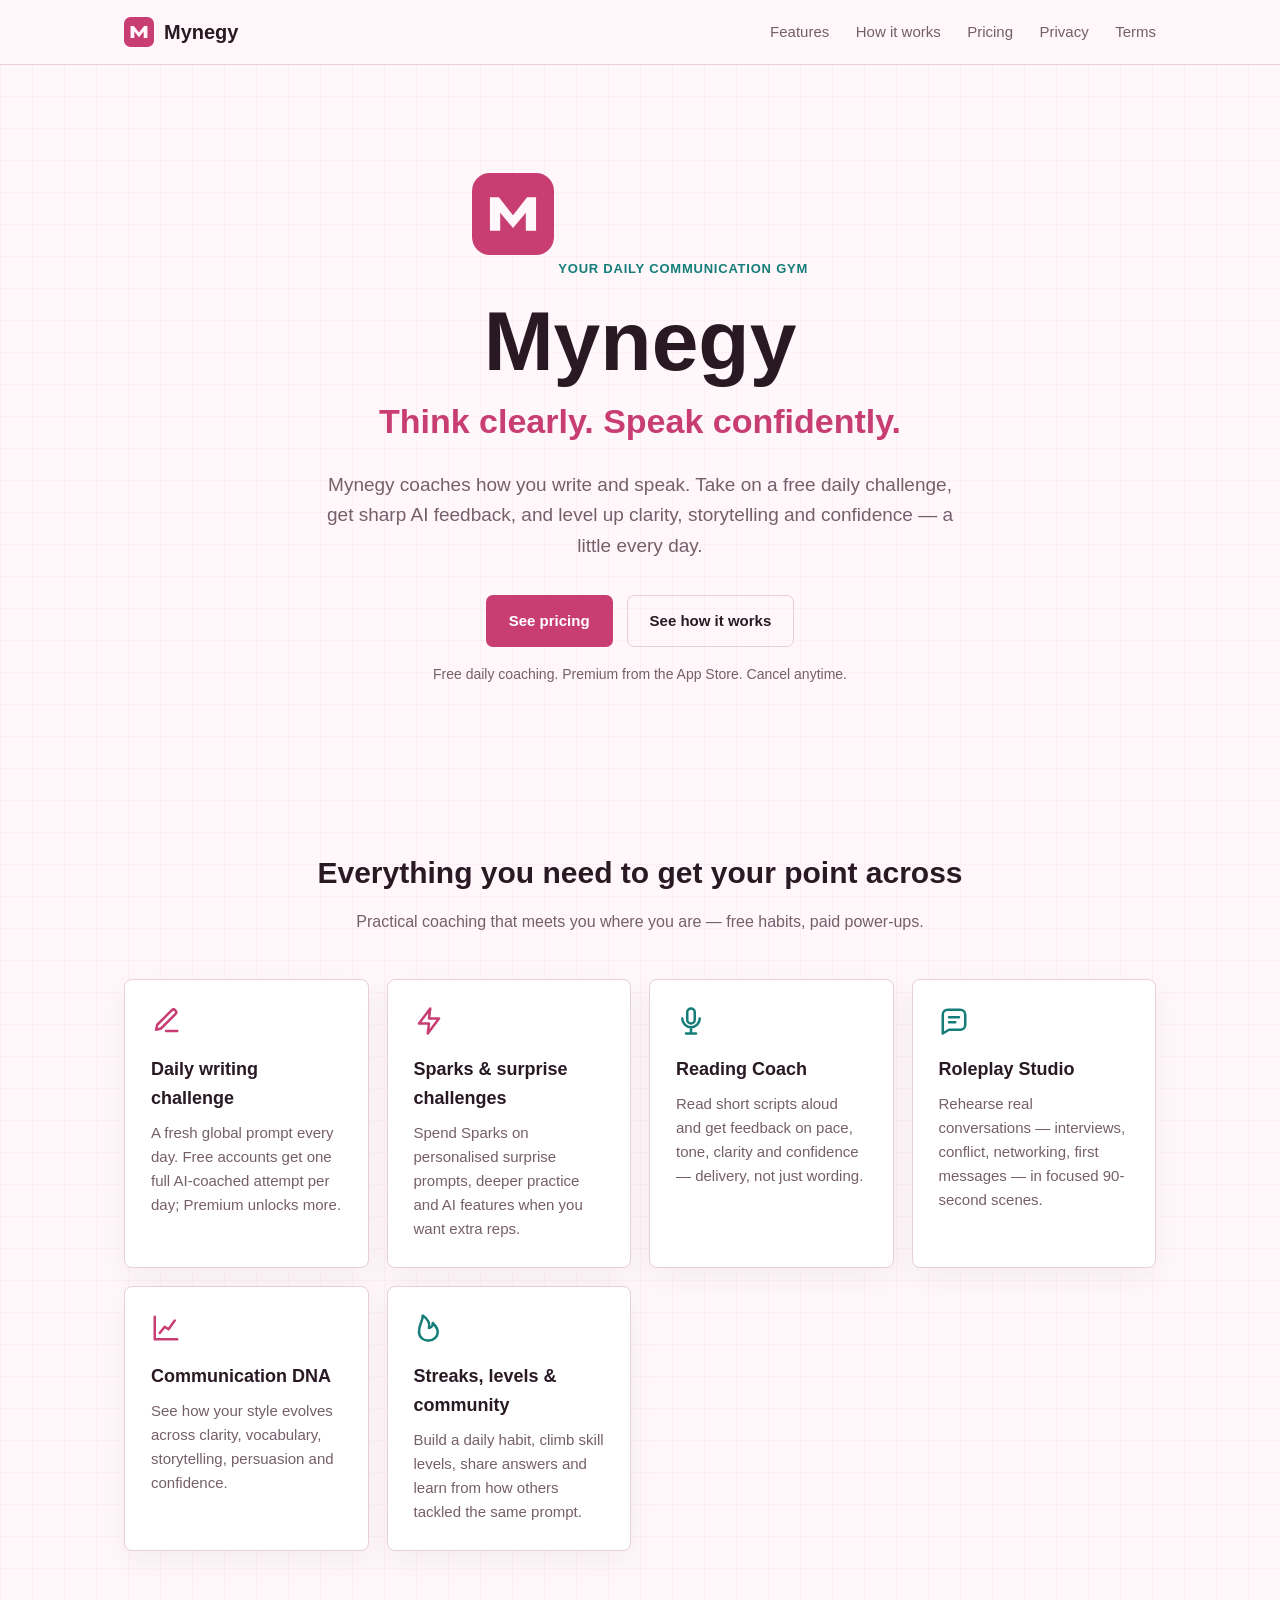
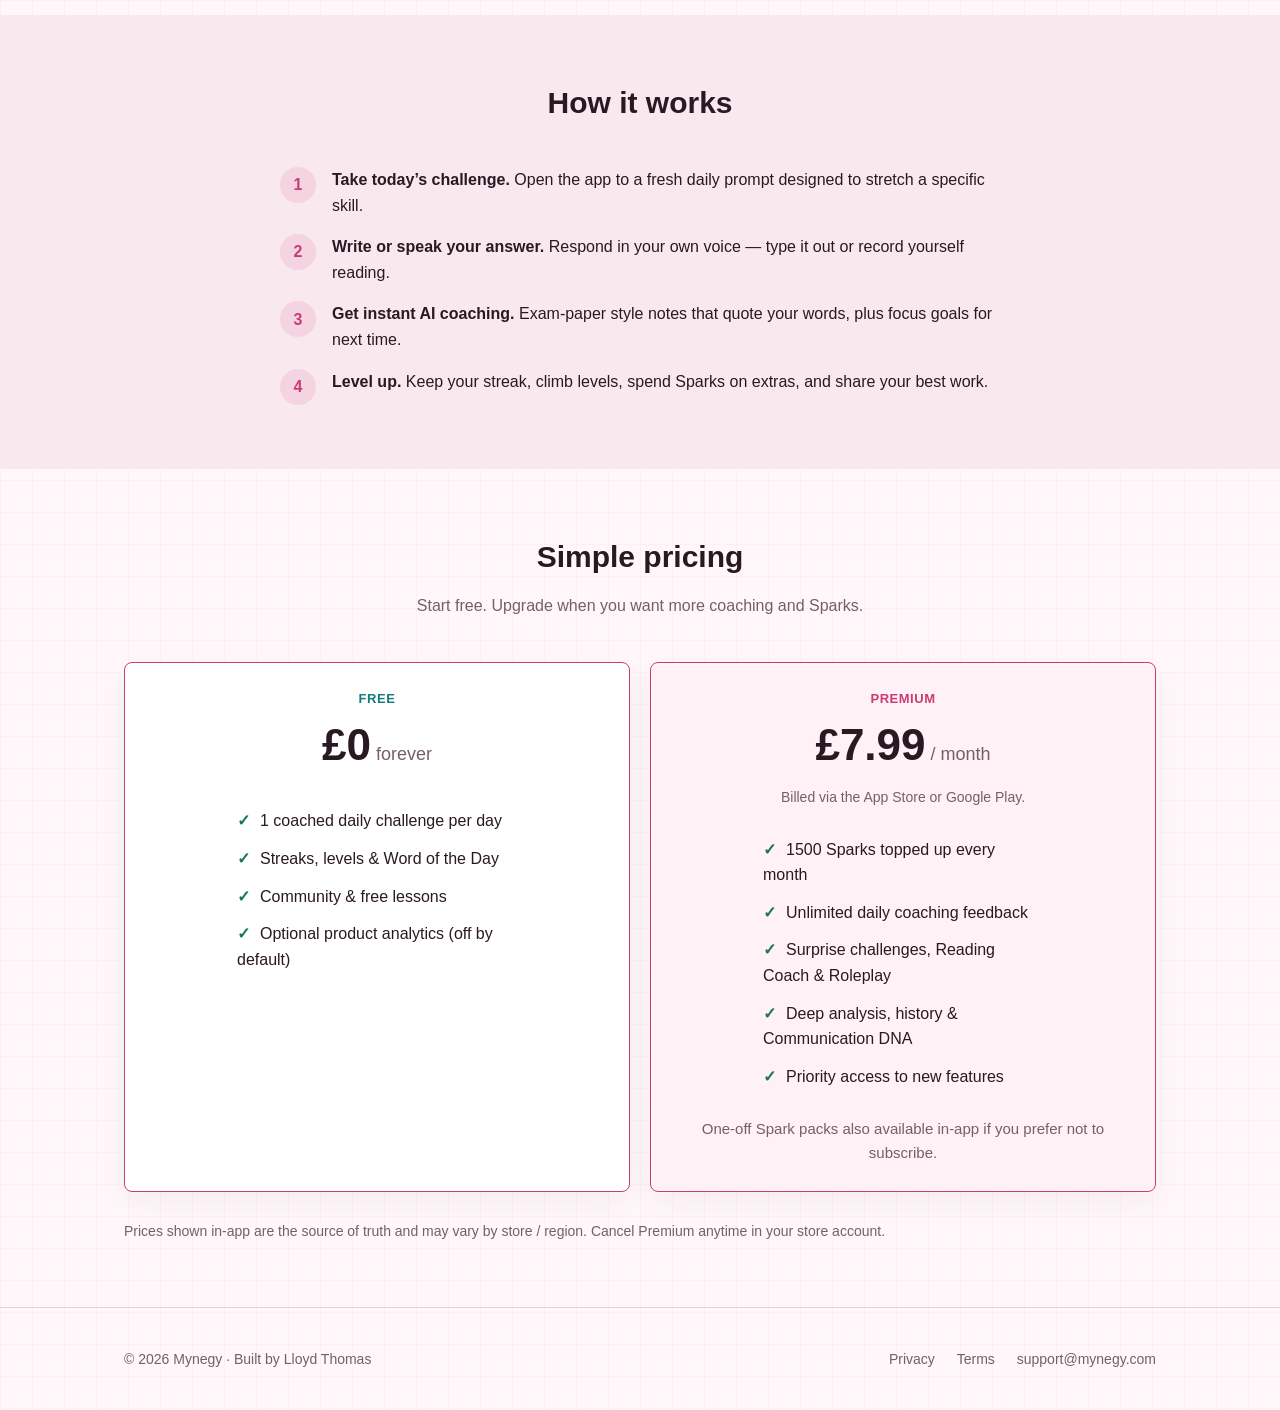
==== commit f973a188: "Refresh site branding and pricing" ====
--- a/index.html
+++ b/index.html
@@ -9,13 +9,15 @@
   <meta property="og:description" content="Your daily communication gym. One free coached challenge a day, Premium + Sparks for unlimited practice." />
   <meta property="og:type" content="website" />
   <meta property="og:url" content="https://mynegy.com" />
+  <meta property="og:image" content="https://mynegy.com/assets/social-card.svg" />
+  <link rel="icon" href="/assets/logo-mark.svg" type="image/svg+xml" />
   <link rel="stylesheet" href="/styles.css" />
 </head>
 <body>
   <header class="site-header">
     <div class="container">
       <a class="brand" href="/">
-        <span class="mark">M</span>
+        <img class="mark" src="/assets/logo-mark.svg" alt="" />
         <span>Mynegy</span>
       </a>
       <nav class="nav">
@@ -31,8 +33,10 @@
   <main>
     <section class="hero">
       <div class="container">
+        <img class="hero-mark" src="/assets/logo-mark.svg" alt="" />
         <span class="eyebrow">Your daily communication gym</span>
-        <h1>Think clearly.<br /><span class="grad">Speak confidently.</span></h1>
+        <h1>Mynegy</h1>
+        <p class="hero-promise">Think clearly. Speak confidently.</p>
         <p class="lead">
           Mynegy coaches how you write and speak. Take on a free daily challenge, get sharp AI feedback,
           and level up clarity, storytelling and confidence — a little every day.
@@ -51,32 +55,32 @@
         <p class="section-sub">Practical coaching that meets you where you are — free habits, paid power-ups.</p>
         <div class="grid">
           <div class="card">
-            <div class="icon">✍️</div>
+            <img class="icon" src="/assets/icon-writing.svg" alt="" />
             <h3>Daily writing challenge</h3>
             <p>A fresh global prompt every day. Free accounts get one full AI-coached attempt per day; Premium unlocks more.</p>
           </div>
           <div class="card">
-            <div class="icon">⚡</div>
+            <img class="icon" src="/assets/icon-spark.svg" alt="" />
             <h3>Sparks &amp; surprise challenges</h3>
             <p>Spend Sparks on personalised surprise prompts, deeper practice and AI features when you want extra reps.</p>
           </div>
           <div class="card">
-            <div class="icon">🎙️</div>
+            <img class="icon" src="/assets/icon-mic.svg" alt="" />
             <h3>Reading Coach</h3>
             <p>Read short scripts aloud and get feedback on pace, tone, clarity and confidence — delivery, not just wording.</p>
           </div>
           <div class="card">
-            <div class="icon">🎭</div>
+            <img class="icon" src="/assets/icon-roleplay.svg" alt="" />
             <h3>Roleplay Studio</h3>
             <p>Rehearse real conversations — interviews, conflict, networking, first messages — in focused 90-second scenes.</p>
           </div>
           <div class="card">
-            <div class="icon">📈</div>
+            <img class="icon" src="/assets/icon-progress.svg" alt="" />
             <h3>Communication DNA</h3>
             <p>See how your style evolves across clarity, vocabulary, storytelling, persuasion and confidence.</p>
           </div>
           <div class="card">
-            <div class="icon">🔥</div>
+            <img class="icon" src="/assets/icon-streak.svg" alt="" />
             <h3>Streaks, levels &amp; community</h3>
             <p>Build a daily habit, climb skill levels, share answers and learn from how others tackled the same prompt.</p>
           </div>
@@ -111,10 +115,10 @@
               <li>Optional product analytics (off by default)</li>
             </ul>
           </div>
-          <div class="card price-card" style="max-width: none; margin: 0; border-color: rgba(124,92,255,0.55);">
+          <div class="card price-card featured" style="max-width: none; margin: 0;">
             <p style="color: var(--primary); font-weight: 700; letter-spacing: 0.04em; text-transform: uppercase; font-size: 13px;">Premium</p>
-            <div class="amount">£8.99<span> / month</span></div>
-            <p style="color: var(--muted); margin-top: 6px; font-size: 14px;">Billed via the App Store / Google Play. No free trial.</p>
+            <div class="amount">£7.99<span> / month</span></div>
+            <p style="color: var(--muted); margin-top: 6px; font-size: 14px;">Billed via the App Store or Google Play.</p>
             <ul>
               <li>1500 Sparks topped up every month</li>
               <li>Unlimited daily coaching feedback</li>
--- a/styles.css
+++ b/styles.css
@@ -1,174 +1,173 @@
-:root {
-  --bg: #0d0b1a;
-  --surface: #161329;
-  --border: #262041;
-  --primary: #7c5cff;
-  --accent: #46d3c6;
-  --text: #eceaf7;
-  --muted: #9a9ab2;
-  --success: #34d399;
-  --radius: 20px;
-  --max: 1080px;
-}
-
-* { box-sizing: border-box; margin: 0; padding: 0; }
-
-html { scroll-behavior: smooth; }
-
-body {
-  font-family: -apple-system, BlinkMacSystemFont, "Segoe UI", Roboto, Helvetica, Arial, sans-serif;
-  background: var(--bg);
-  color: var(--text);
-  line-height: 1.6;
-  -webkit-font-smoothing: antialiased;
-}
-
-a { color: var(--primary); text-decoration: none; }
-a:hover { text-decoration: underline; }
-
-.container { width: 100%; max-width: var(--max); margin: 0 auto; padding: 0 24px; }
-
-/* Header */
-.site-header {
-  position: sticky;
-  top: 0;
-  z-index: 10;
-  backdrop-filter: blur(12px);
-  background: rgba(13, 11, 26, 0.72);
-  border-bottom: 1px solid var(--border);
-}
-.site-header .container {
-  display: flex;
-  align-items: center;
-  justify-content: space-between;
-  height: 64px;
-}
-.brand { display: flex; align-items: center; gap: 10px; font-weight: 700; font-size: 20px; color: var(--text); }
-.brand .mark {
-  width: 30px; height: 30px; border-radius: 9px;
-  display: grid; place-items: center;
-  background: linear-gradient(135deg, var(--primary), #a488ff);
-  color: #fff; font-weight: 800;
-}
-.nav a { color: var(--muted); margin-left: 22px; font-size: 15px; }
-.nav a:hover { color: var(--text); text-decoration: none; }
-
-/* Buttons */
-.btn {
-  display: inline-block;
-  padding: 13px 22px;
-  border-radius: 14px;
-  font-weight: 600;
-  font-size: 15px;
-  cursor: pointer;
-  border: 1px solid transparent;
-  transition: transform 0.12s ease, opacity 0.12s ease;
-}
-.btn:hover { text-decoration: none; transform: translateY(-1px); }
-.btn-primary { background: var(--primary); color: #fff; }
-.btn-ghost { background: transparent; color: var(--text); border-color: var(--border); }
-
-/* Hero */
-.hero { text-align: center; padding: 96px 0 72px; }
-.hero .eyebrow {
-  display: inline-block;
-  color: var(--accent);
-  font-weight: 600;
-  letter-spacing: 0.06em;
-  text-transform: uppercase;
-  font-size: 13px;
-  margin-bottom: 18px;
-}
-.hero h1 {
-  font-size: clamp(38px, 6vw, 62px);
-  line-height: 1.05;
-  font-weight: 800;
-  letter-spacing: -0.02em;
-}
-.hero h1 .grad {
-  background: linear-gradient(120deg, var(--primary), var(--accent));
-  -webkit-background-clip: text;
-  background-clip: text;
-  -webkit-text-fill-color: transparent;
-}
-.hero p.lead {
-  max-width: 640px;
-  margin: 22px auto 34px;
-  font-size: 19px;
-  color: var(--muted);
-}
-.cta-row { display: flex; gap: 14px; justify-content: center; flex-wrap: wrap; }
-.trial-note { margin-top: 16px; color: var(--muted); font-size: 14px; }
-
-/* Sections */
-section { padding: 64px 0; }
-.section-title { text-align: center; font-size: 30px; font-weight: 800; letter-spacing: -0.01em; }
-.section-sub { text-align: center; color: var(--muted); max-width: 620px; margin: 12px auto 0; }
-
-.grid {
-  display: grid;
-  grid-template-columns: repeat(auto-fit, minmax(240px, 1fr));
-  gap: 18px;
-  margin-top: 44px;
-}
-.card {
-  background: var(--surface);
-  border: 1px solid var(--border);
-  border-radius: var(--radius);
-  padding: 26px;
-}
-.card .icon { font-size: 26px; margin-bottom: 12px; }
-.card h3 { font-size: 18px; margin-bottom: 8px; }
-.card p { color: var(--muted); font-size: 15px; }
-
-/* Steps */
-.steps { counter-reset: step; margin-top: 40px; display: grid; gap: 16px; max-width: 720px; margin-left: auto; margin-right: auto; }
-.step { display: flex; gap: 16px; align-items: flex-start; }
-.step .num {
-  counter-increment: step;
-  flex: 0 0 auto;
-  width: 36px; height: 36px; border-radius: 50%;
-  background: rgba(124, 92, 255, 0.16);
-  color: var(--primary);
-  display: grid; place-items: center; font-weight: 700;
-}
-.step .num::before { content: counter(step); }
-
-/* Pricing */
-.price-card {
-  max-width: 420px;
-  margin: 44px auto 0;
-  text-align: center;
-  border: 1px solid var(--primary);
-  background: linear-gradient(180deg, rgba(124,92,255,0.10), var(--surface));
-}
-.price-card .amount { font-size: 44px; font-weight: 800; }
-.price-card .amount span { font-size: 18px; color: var(--muted); font-weight: 500; }
-.price-card ul { list-style: none; text-align: left; margin: 22px auto; max-width: 280px; }
-.price-card li { padding: 6px 0; color: var(--text); }
-.price-card li::before { content: "✓"; color: var(--success); margin-right: 10px; font-weight: 700; }
-
-/* Footer */
-.site-footer {
-  border-top: 1px solid var(--border);
-  padding: 40px 0;
-  color: var(--muted);
-  font-size: 14px;
-}
-.site-footer .container { display: flex; justify-content: space-between; flex-wrap: wrap; gap: 16px; }
-.site-footer a { color: var(--muted); margin-left: 18px; }
-.site-footer a:first-child { margin-left: 0; }
-
-/* Legal pages */
-.legal { padding: 56px 0 80px; }
-.legal .container { max-width: 760px; }
-.legal h1 { font-size: 34px; font-weight: 800; margin-bottom: 6px; }
-.legal .updated { color: var(--muted); font-size: 14px; margin-bottom: 32px; }
-.legal h2 { font-size: 20px; margin: 30px 0 8px; }
-.legal p { color: var(--muted); margin-bottom: 12px; }
-.legal a.back { display: inline-block; margin-bottom: 28px; }
-
-@media (max-width: 600px) {
-  .nav { display: none; }
-  .hero { padding: 64px 0 48px; }
-}
+:root {
+  --bg: #fff7fa;
+  --surface: #ffffff;
+  --band: #f9e9ef;
+  --border: #e9cfd9;
+  --primary: #c83e72;
+  --accent: #147d79;
+  --text: #291923;
+  --muted: #755f6a;
+  --success: #167463;
+  --radius: 8px;
+  --max: 1080px;
+}
+
+* { box-sizing: border-box; margin: 0; padding: 0; }
+
+html { scroll-behavior: smooth; }
+
+body {
+  font-family: "Avenir Next", Avenir, "Trebuchet MS", sans-serif;
+  background:
+    linear-gradient(rgba(200, 62, 114, 0.035) 1px, transparent 1px),
+    linear-gradient(90deg, rgba(200, 62, 114, 0.035) 1px, transparent 1px),
+    var(--bg);
+  background-size: 32px 32px;
+  color: var(--text);
+  line-height: 1.6;
+  -webkit-font-smoothing: antialiased;
+}
+
+a { color: var(--primary); text-decoration: none; }
+a:hover { text-decoration: underline; }
+
+.container { width: 100%; max-width: var(--max); margin: 0 auto; padding: 0 24px; }
+
+/* Header */
+.site-header {
+  position: sticky;
+  top: 0;
+  z-index: 10;
+  backdrop-filter: blur(12px);
+  background: rgba(255, 247, 250, 0.9);
+  border-bottom: 1px solid var(--border);
+}
+.site-header .container {
+  display: flex;
+  align-items: center;
+  justify-content: space-between;
+  height: 64px;
+}
+.brand { display: flex; align-items: center; gap: 10px; font-weight: 700; font-size: 20px; color: var(--text); }
+.brand .mark { width: 30px; height: 30px; }
+.nav a { color: var(--muted); margin-left: 22px; font-size: 15px; }
+.nav a:hover { color: var(--text); text-decoration: none; }
+
+/* Buttons */
+.btn {
+  display: inline-block;
+  padding: 13px 22px;
+  border-radius: 7px;
+  font-weight: 600;
+  font-size: 15px;
+  cursor: pointer;
+  border: 1px solid transparent;
+  transition: transform 0.12s ease, opacity 0.12s ease;
+}
+.btn:hover { text-decoration: none; transform: translateY(-1px); }
+.btn-primary { background: var(--primary); color: #fff; }
+.btn-ghost { background: transparent; color: var(--text); border-color: var(--border); }
+
+/* Hero */
+.hero { text-align: center; padding: 72px 0 64px; min-height: min(720px, 88vh); display: grid; place-items: center; }
+.hero-mark { width: 82px; height: 82px; margin-bottom: 18px; }
+.hero .eyebrow {
+  display: inline-block;
+  color: var(--accent);
+  font-weight: 600;
+  letter-spacing: 0.06em;
+  text-transform: uppercase;
+  font-size: 13px;
+  margin-bottom: 18px;
+}
+.hero h1 {
+  font-size: clamp(50px, 8vw, 84px);
+  line-height: 1.05;
+  font-weight: 800;
+  letter-spacing: 0;
+}
+.hero-promise { color: var(--primary); font-size: clamp(22px, 4vw, 34px); font-weight: 700; margin-top: 8px; }
+.hero p.lead {
+  max-width: 640px;
+  margin: 22px auto 34px;
+  font-size: 19px;
+  color: var(--muted);
+}
+.cta-row { display: flex; gap: 14px; justify-content: center; flex-wrap: wrap; }
+.trial-note { margin-top: 16px; color: var(--muted); font-size: 14px; }
+
+/* Sections */
+section { padding: 64px 0; }
+#how { background: var(--band) !important; }
+.section-title { text-align: center; font-size: 30px; font-weight: 800; letter-spacing: 0; }
+.section-sub { text-align: center; color: var(--muted); max-width: 620px; margin: 12px auto 0; }
+
+.grid {
+  display: grid;
+  grid-template-columns: repeat(auto-fit, minmax(240px, 1fr));
+  gap: 18px;
+  margin-top: 44px;
+}
+.card {
+  background: var(--surface);
+  border: 1px solid var(--border);
+  border-radius: var(--radius);
+  padding: 26px;
+  box-shadow: 0 10px 30px rgba(88, 44, 63, 0.05);
+}
+.card .icon { width: 30px; height: 30px; margin-bottom: 12px; }
+.card h3 { font-size: 18px; margin-bottom: 8px; }
+.card p { color: var(--muted); font-size: 15px; }
+
+/* Steps */
+.steps { counter-reset: step; margin-top: 40px; display: grid; gap: 16px; max-width: 720px; margin-left: auto; margin-right: auto; }
+.step { display: flex; gap: 16px; align-items: flex-start; }
+.step .num {
+  counter-increment: step;
+  flex: 0 0 auto;
+  width: 36px; height: 36px; border-radius: 50%;
+  background: rgba(200, 62, 114, 0.12);
+  color: var(--primary);
+  display: grid; place-items: center; font-weight: 700;
+}
+.step .num::before { content: counter(step); }
+
+/* Pricing */
+.price-card {
+  max-width: 420px;
+  margin: 44px auto 0;
+  text-align: center;
+  border: 1px solid var(--primary);
+  background: var(--surface);
+}
+.price-card.featured { border-color: var(--primary); background: #fff1f6; }
+.price-card .amount { font-size: 44px; font-weight: 800; }
+.price-card .amount span { font-size: 18px; color: var(--muted); font-weight: 500; }
+.price-card ul { list-style: none; text-align: left; margin: 22px auto; max-width: 280px; }
+.price-card li { padding: 6px 0; color: var(--text); }
+.price-card li::before { content: "✓"; color: var(--success); margin-right: 10px; font-weight: 700; }
+
+/* Footer */
+.site-footer {
+  border-top: 1px solid var(--border);
+  padding: 40px 0;
+  color: var(--muted);
+  font-size: 14px;
+}
+.site-footer .container { display: flex; justify-content: space-between; flex-wrap: wrap; gap: 16px; }
+.site-footer a { color: var(--muted); margin-left: 18px; }
+.site-footer a:first-child { margin-left: 0; }
+
+/* Legal pages */
+.legal { padding: 56px 0 80px; }
+.legal .container { max-width: 760px; }
+.legal h1 { font-size: 34px; font-weight: 800; margin-bottom: 6px; }
+.legal .updated { color: var(--muted); font-size: 14px; margin-bottom: 32px; }
+.legal h2 { font-size: 20px; margin: 30px 0 8px; }
+.legal p { color: var(--muted); margin-bottom: 12px; }
+.legal a.back { display: inline-block; margin-bottom: 28px; }
+
+@media (max-width: 600px) {
+  .nav { display: none; }
+  .hero { padding: 64px 0 48px; }
+}
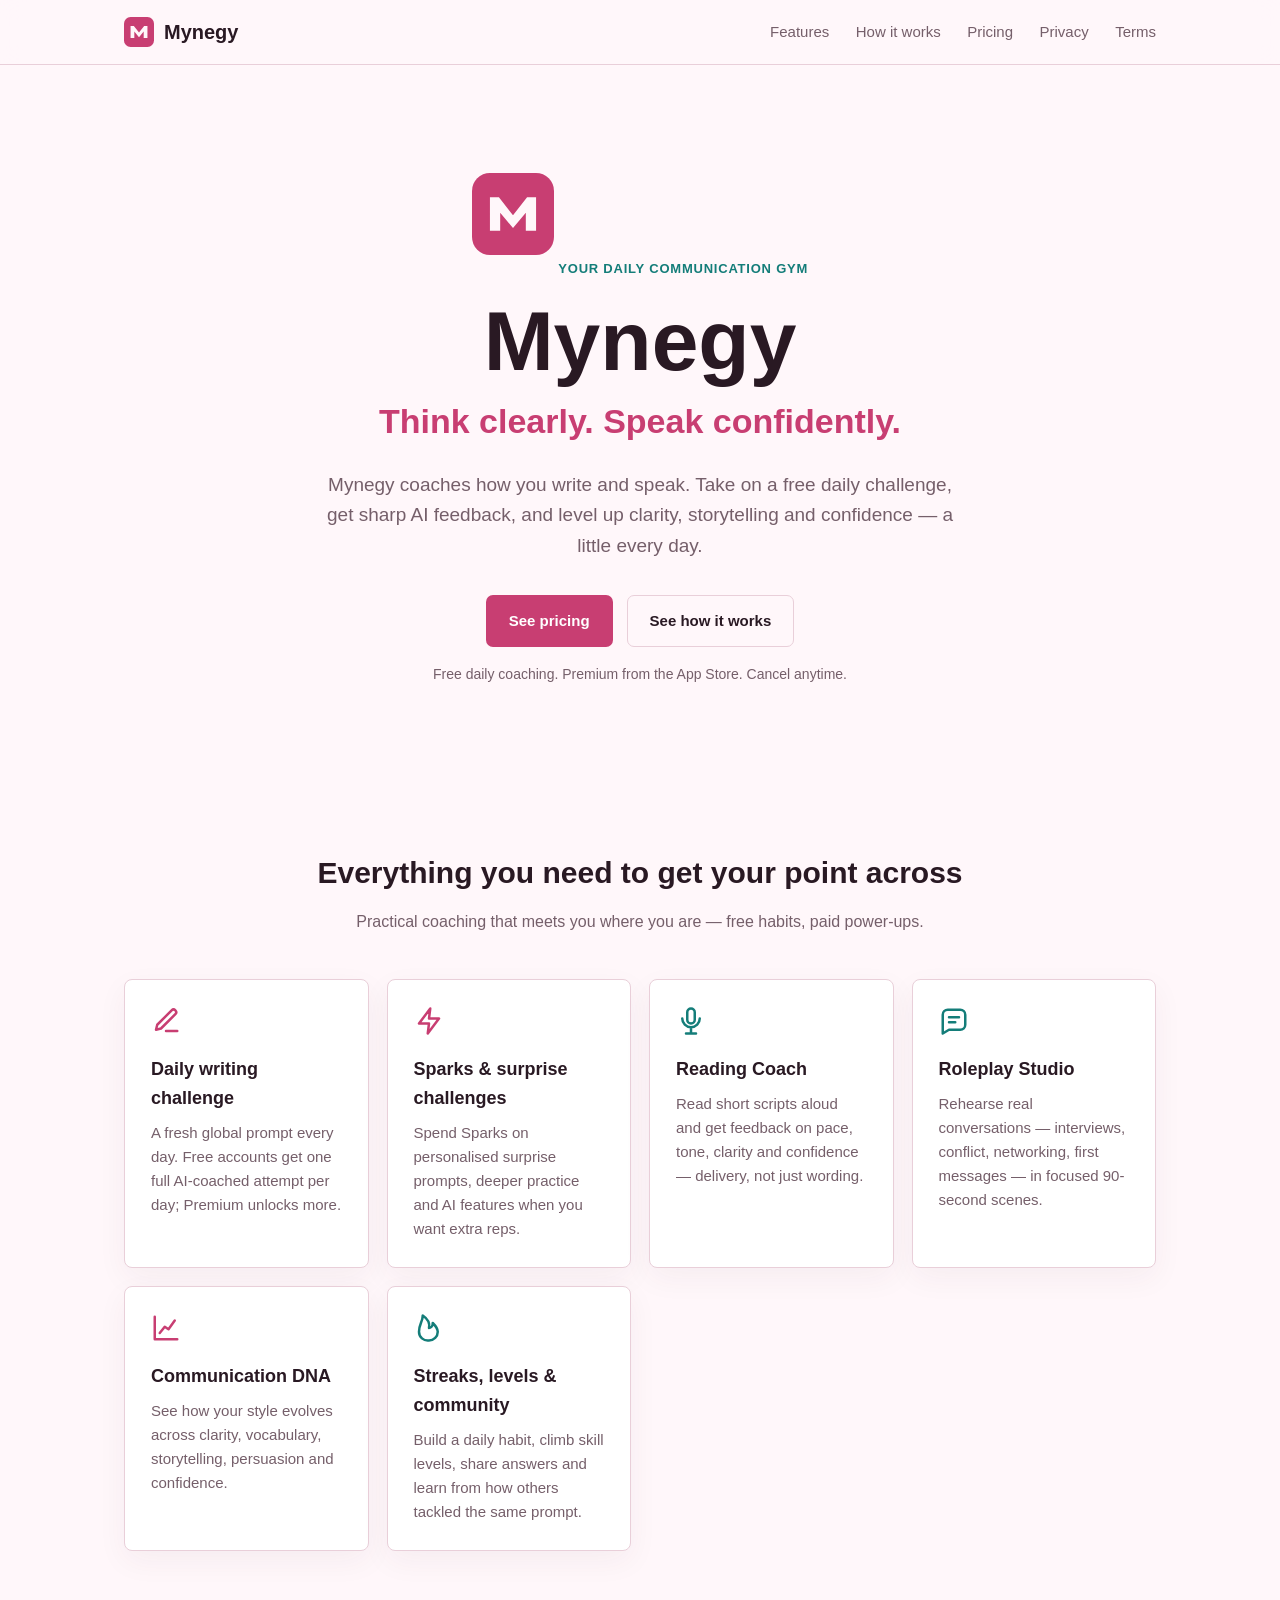
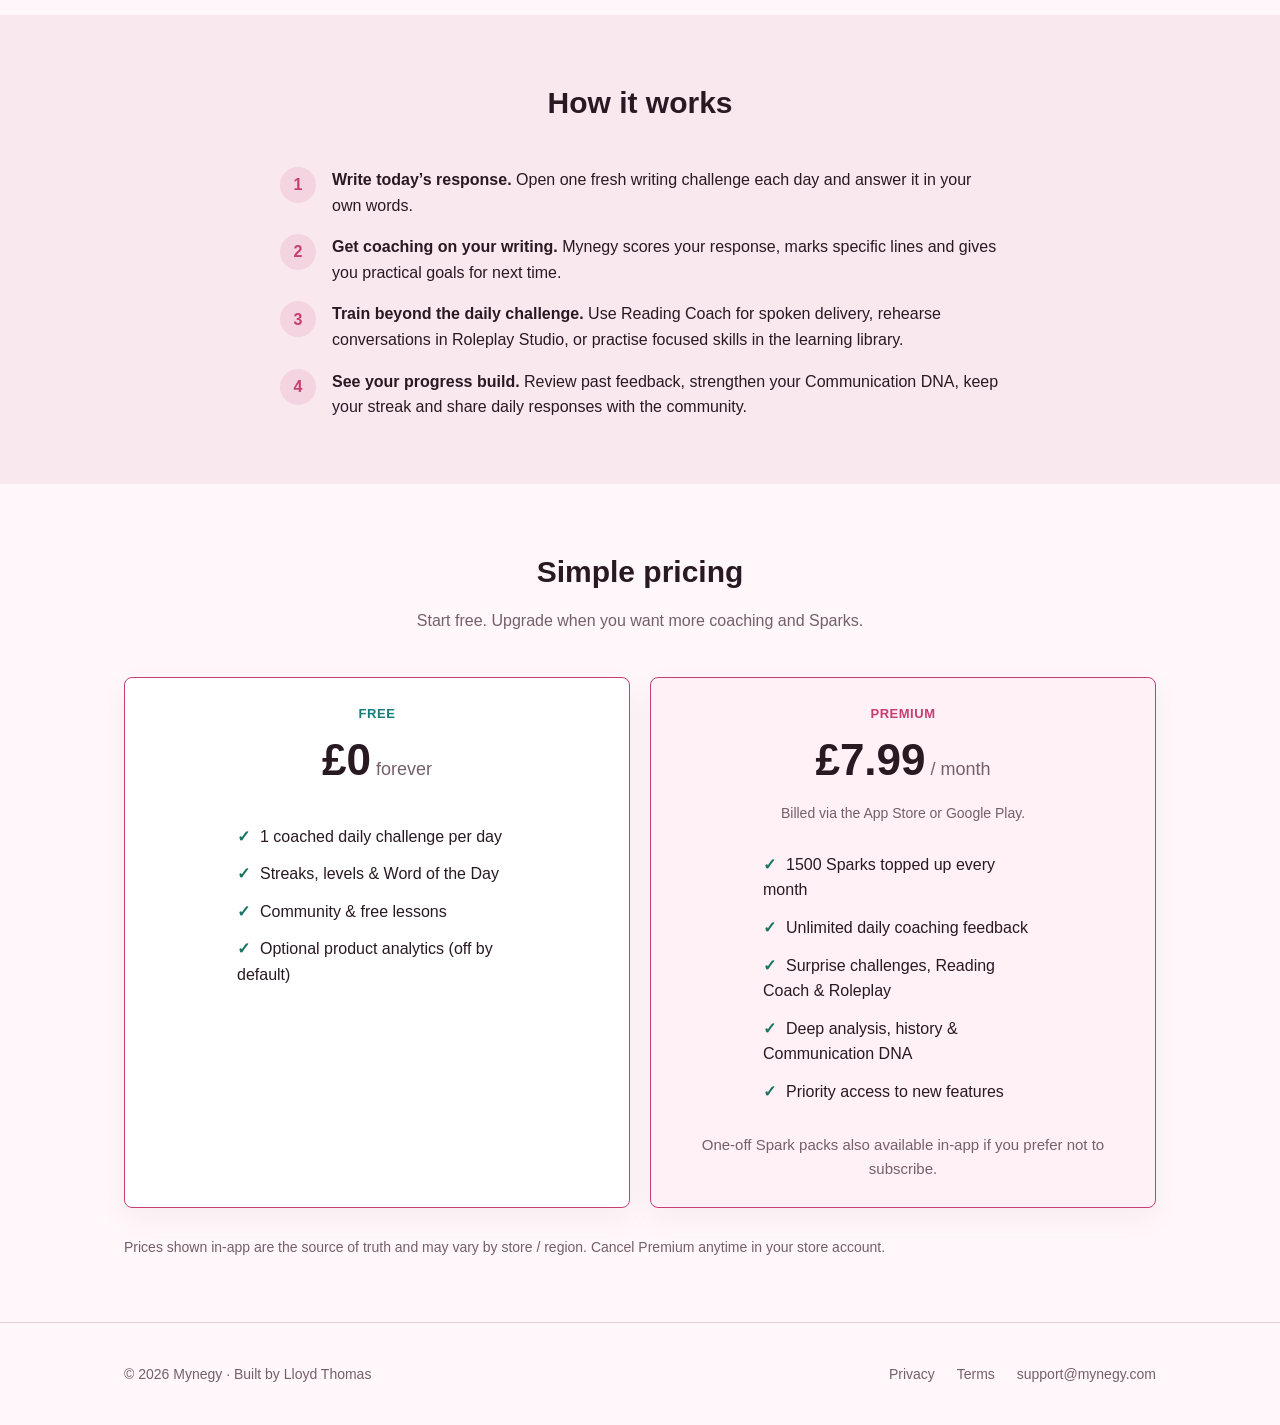
==== commit 5d5304f8: "Clarify app workflow on website" ====
--- a/index.html
+++ b/index.html
@@ -92,10 +92,10 @@
       <div class="container">
         <h2 class="section-title">How it works</h2>
         <div class="steps">
-          <div class="step"><span class="num"></span><p><strong>Take today&rsquo;s challenge.</strong> Open the app to a fresh daily prompt designed to stretch a specific skill.</p></div>
-          <div class="step"><span class="num"></span><p><strong>Write or speak your answer.</strong> Respond in your own voice — type it out or record yourself reading.</p></div>
-          <div class="step"><span class="num"></span><p><strong>Get instant AI coaching.</strong> Exam-paper style notes that quote your words, plus focus goals for next time.</p></div>
-          <div class="step"><span class="num"></span><p><strong>Level up.</strong> Keep your streak, climb levels, spend Sparks on extras, and share your best work.</p></div>
+          <div class="step"><span class="num"></span><p><strong>Write today&rsquo;s response.</strong> Open one fresh writing challenge each day and answer it in your own words.</p></div>
+          <div class="step"><span class="num"></span><p><strong>Get coaching on your writing.</strong> Mynegy scores your response, marks specific lines and gives you practical goals for next time.</p></div>
+          <div class="step"><span class="num"></span><p><strong>Train beyond the daily challenge.</strong> Use Reading Coach for spoken delivery, rehearse conversations in Roleplay Studio, or practise focused skills in the learning library.</p></div>
+          <div class="step"><span class="num"></span><p><strong>See your progress build.</strong> Review past feedback, strengthen your Communication DNA, keep your streak and share daily responses with the community.</p></div>
         </div>
       </div>
     </section>
--- a/styles.css
+++ b/styles.css
@@ -18,11 +18,7 @@
 
 body {
   font-family: "Avenir Next", Avenir, "Trebuchet MS", sans-serif;
-  background:
-    linear-gradient(rgba(200, 62, 114, 0.035) 1px, transparent 1px),
-    linear-gradient(90deg, rgba(200, 62, 114, 0.035) 1px, transparent 1px),
-    var(--bg);
-  background-size: 32px 32px;
+  background: var(--bg);
   color: var(--text);
   line-height: 1.6;
   -webkit-font-smoothing: antialiased;
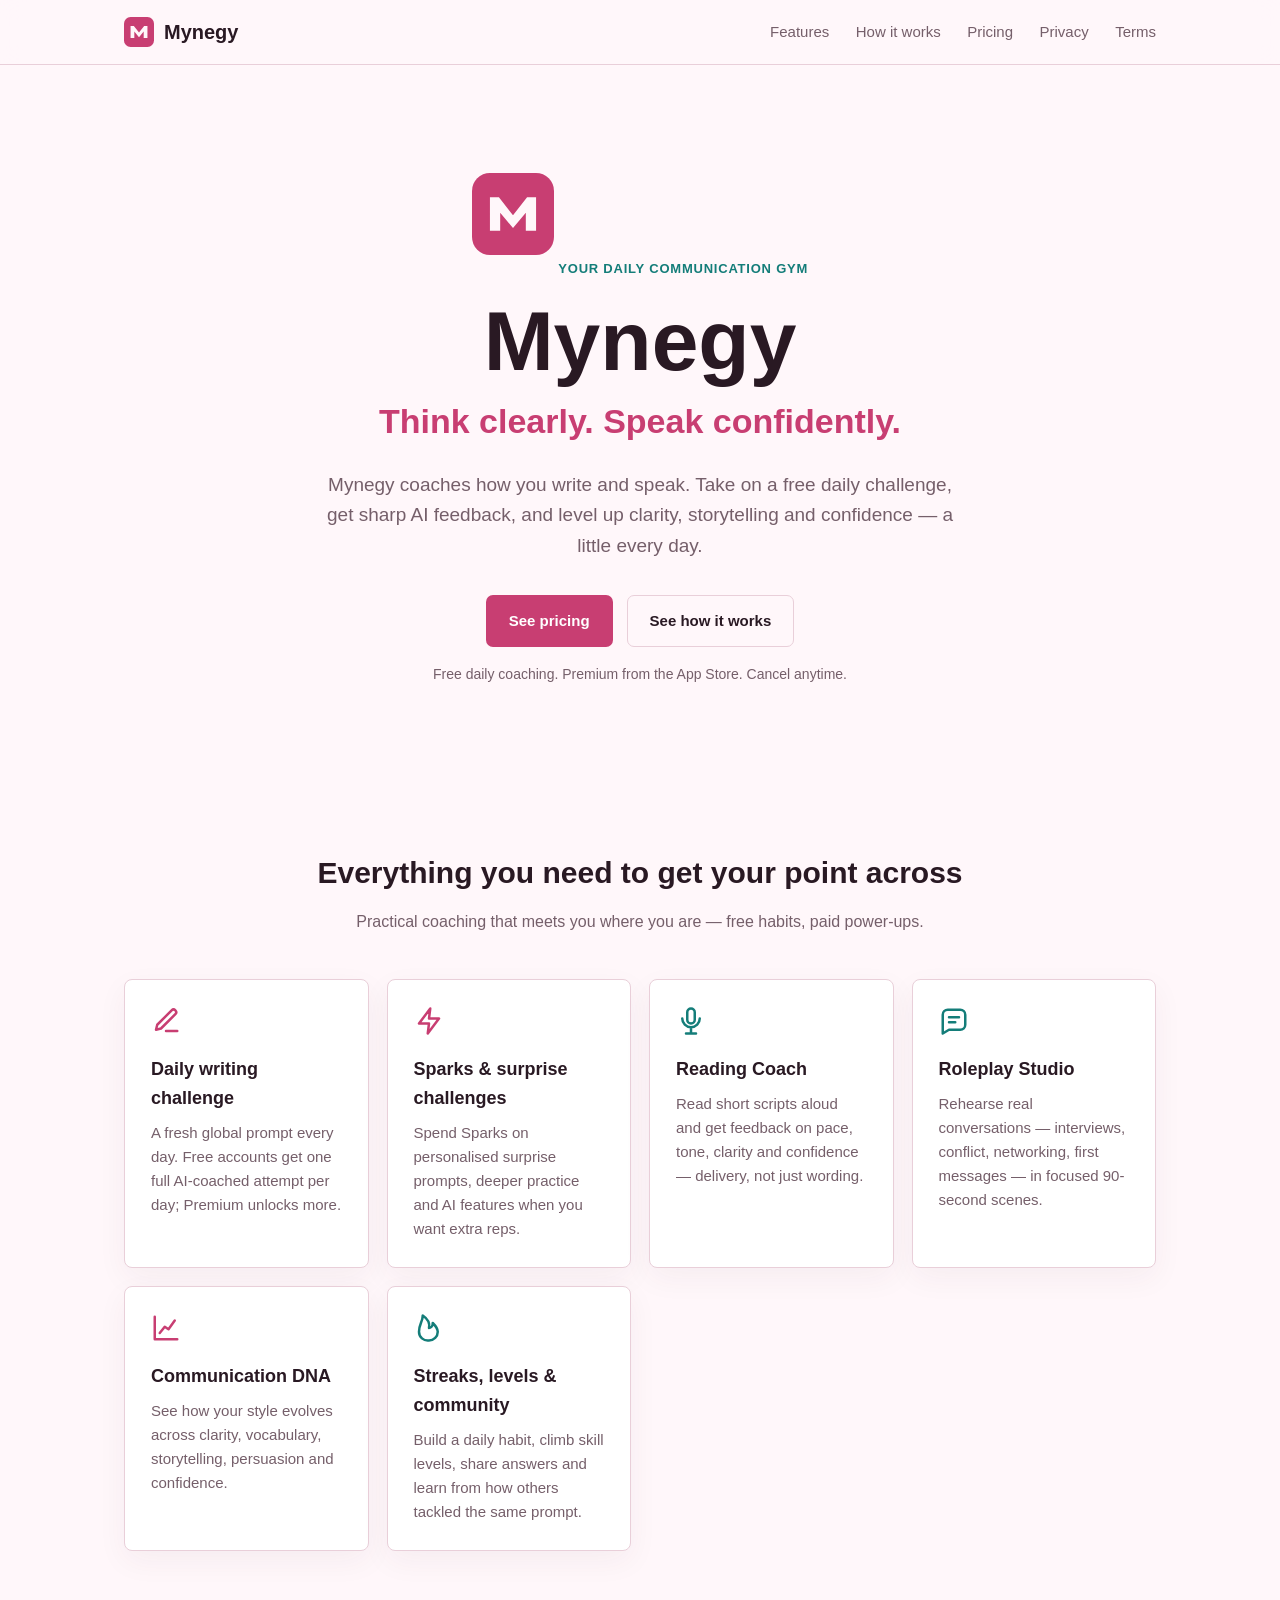
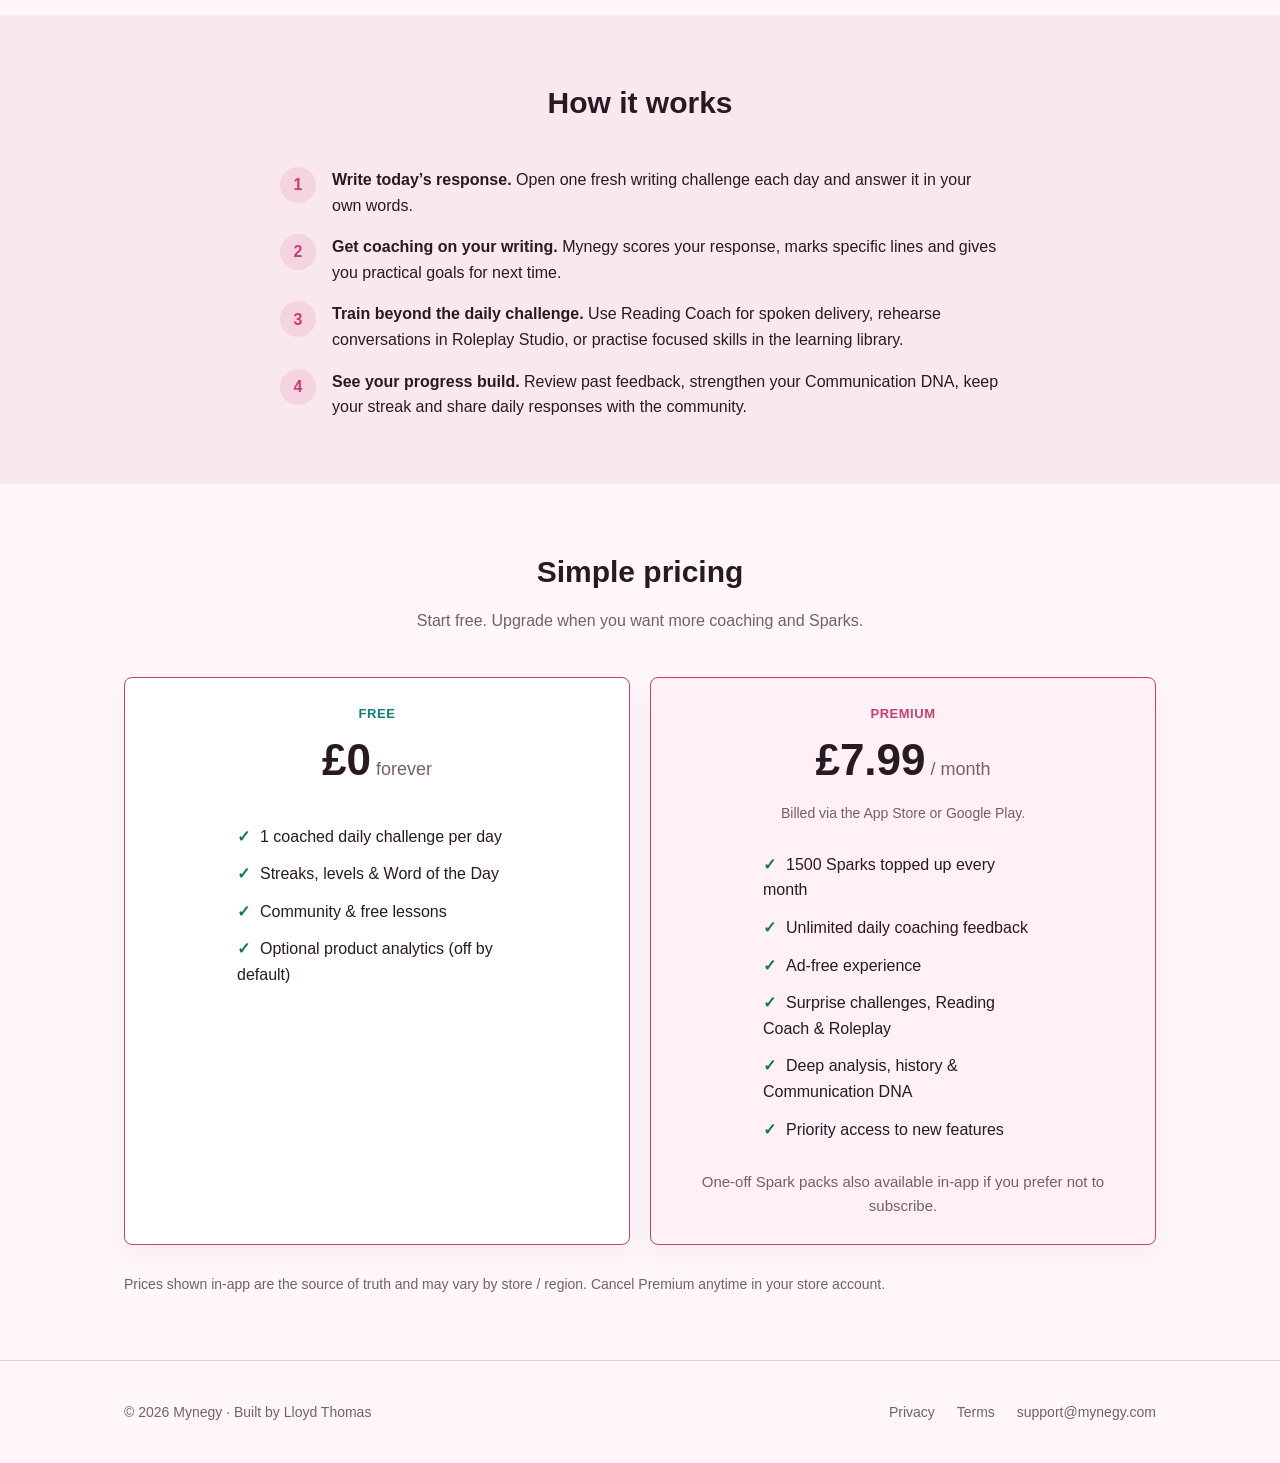
==== commit ea495c33: "Document ad-supported free plan" ====
--- a/index.html
+++ b/index.html
@@ -122,6 +122,7 @@
             <ul>
               <li>1500 Sparks topped up every month</li>
               <li>Unlimited daily coaching feedback</li>
+              <li>Ad-free experience</li>
               <li>Surprise challenges, Reading Coach &amp; Roleplay</li>
               <li>Deep analysis, history &amp; Communication DNA</li>
               <li>Priority access to new features</li>
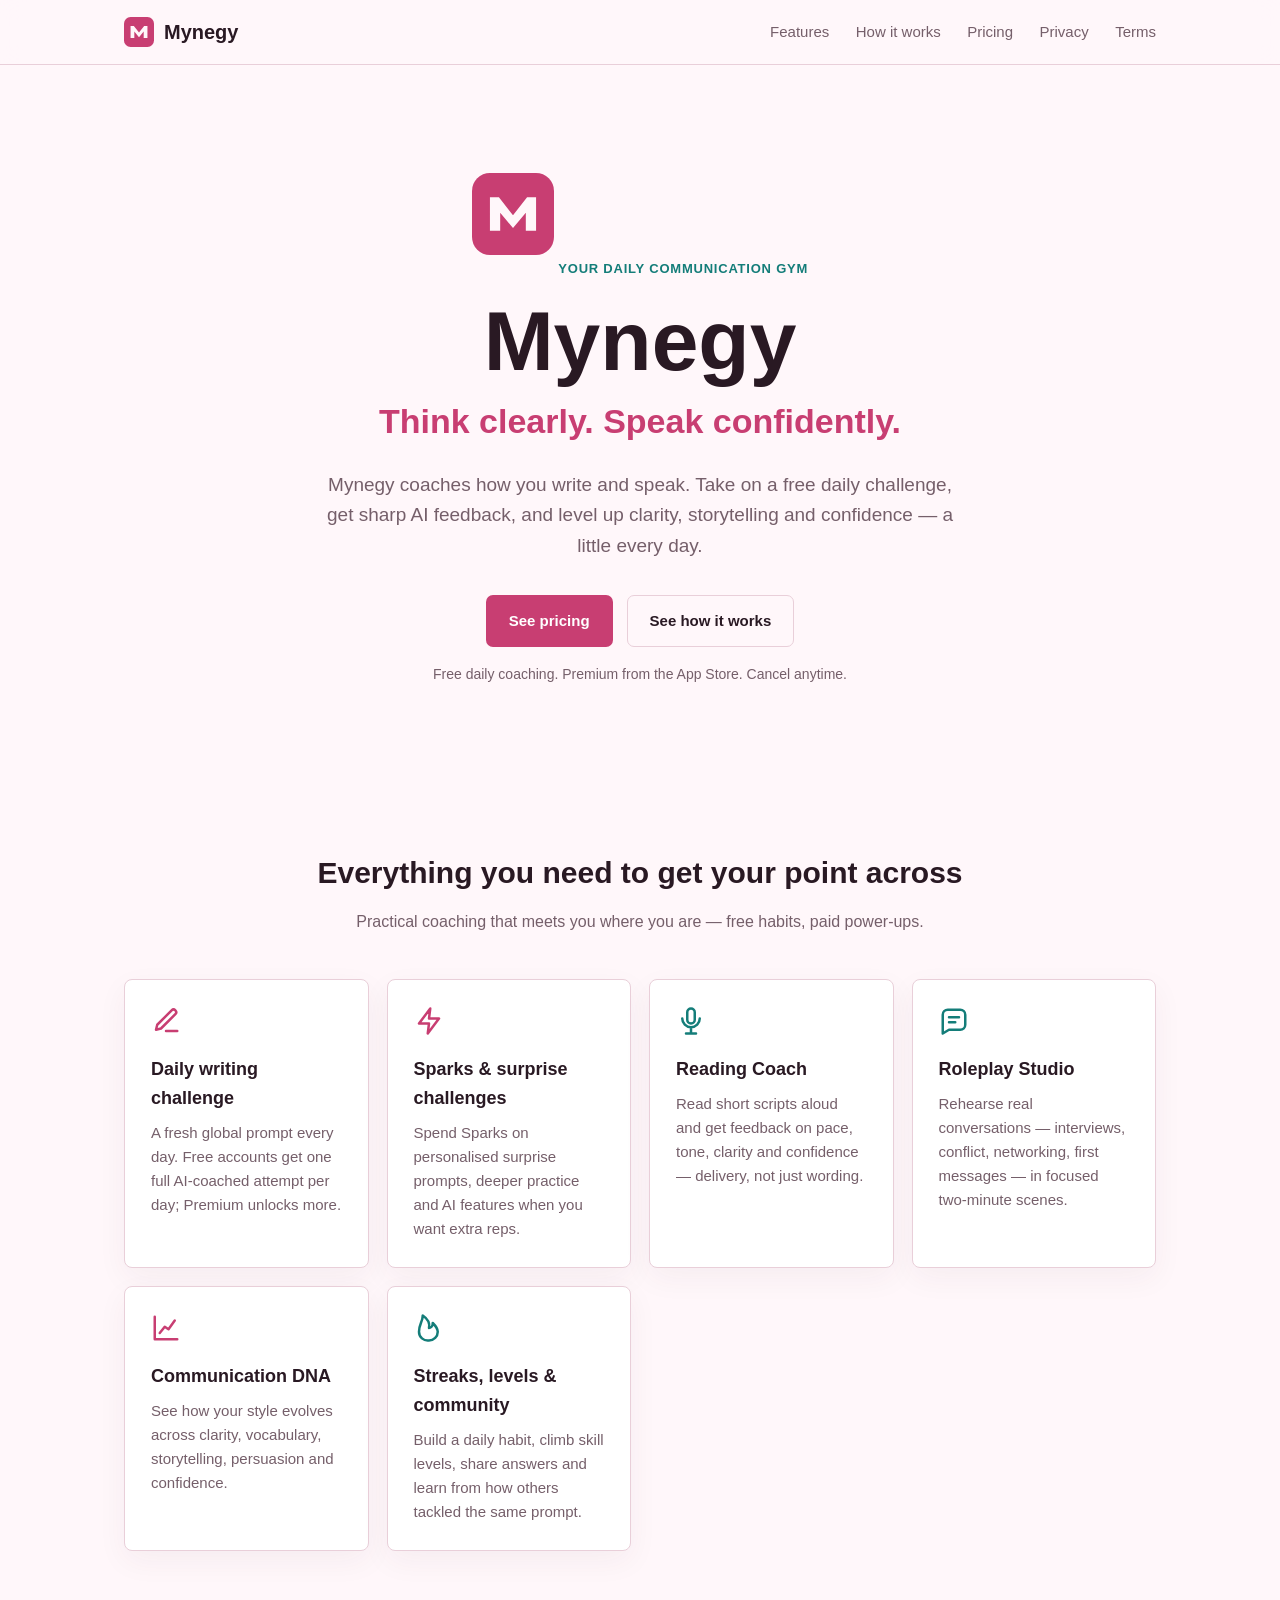
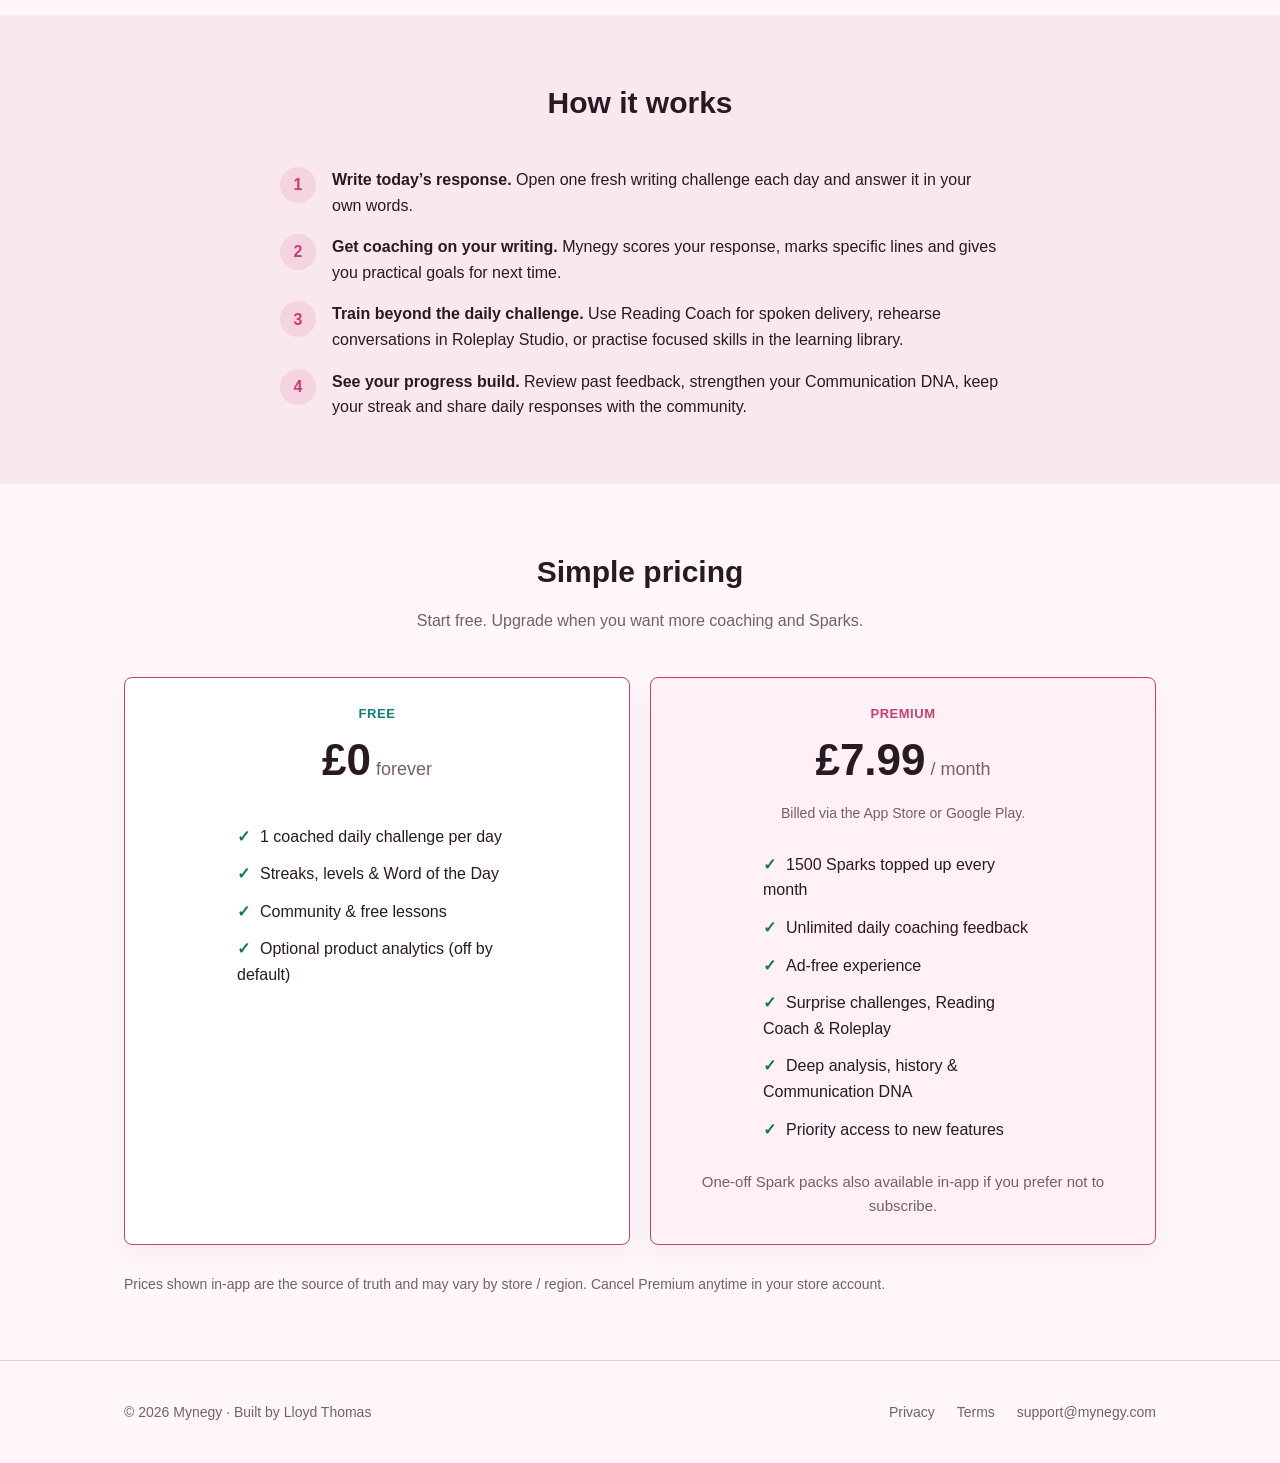
==== commit c46d0bf3: "Update roleplay duration copy" ====
--- a/index.html
+++ b/index.html
@@ -72,7 +72,7 @@
           <div class="card">
             <img class="icon" src="/assets/icon-roleplay.svg" alt="" />
             <h3>Roleplay Studio</h3>
-            <p>Rehearse real conversations — interviews, conflict, networking, first messages — in focused 90-second scenes.</p>
+            <p>Rehearse real conversations — interviews, conflict, networking, first messages — in focused two-minute scenes.</p>
           </div>
           <div class="card">
             <img class="icon" src="/assets/icon-progress.svg" alt="" />
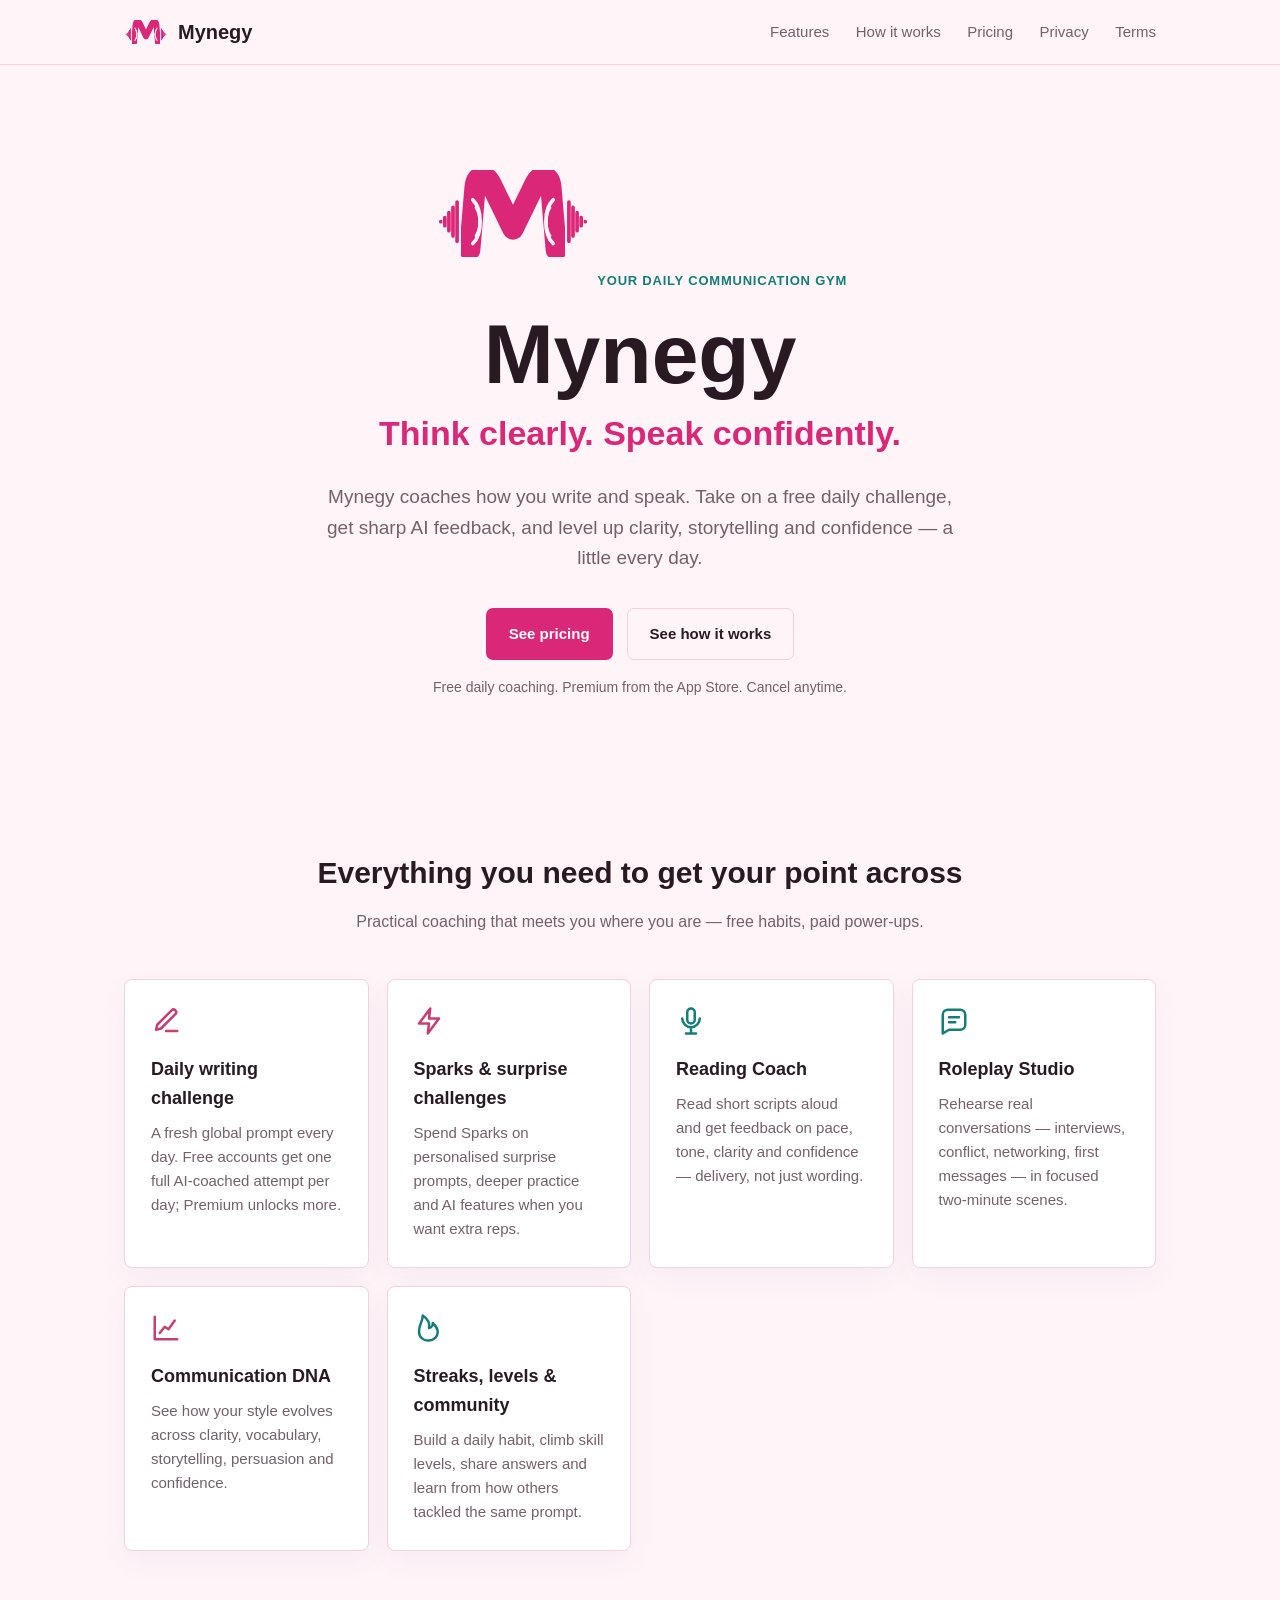
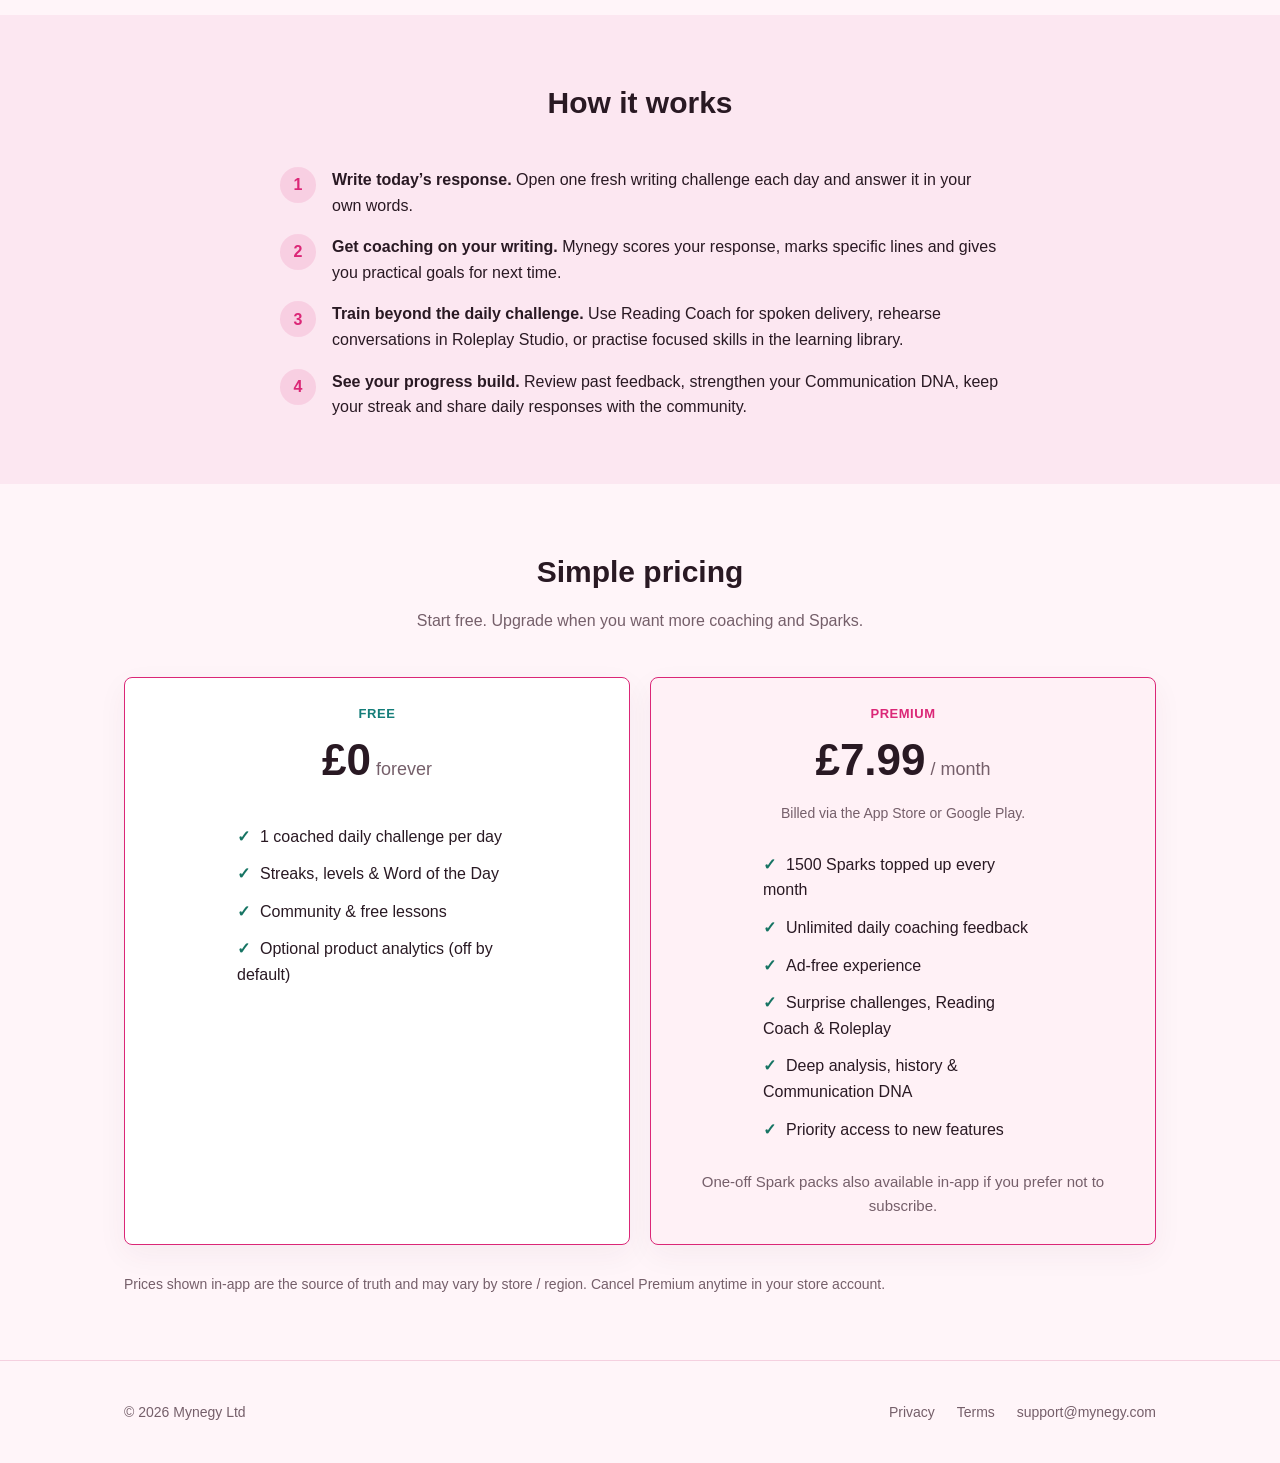
==== commit 3c7f7649: "Update legal entity to Mynegy Ltd (company no. 17395048)" ====
--- a/index.html
+++ b/index.html
@@ -137,7 +137,7 @@
 
   <footer class="site-footer">
     <div class="container">
-      <div>© 2026 Mynegy · Built by Lloyd Thomas</div>
+      <div>© 2026 Mynegy Ltd</div>
       <div>
         <a href="/privacy">Privacy</a>
         <a href="/terms">Terms</a>
--- a/styles.css
+++ b/styles.css
@@ -1,9 +1,9 @@
 :root {
-  --bg: #fff7fa;
+  --bg: #fff5f9;
   --surface: #ffffff;
-  --band: #f9e9ef;
-  --border: #e9cfd9;
-  --primary: #c83e72;
+  --band: #fce7f1;
+  --border: #f5d0e0;
+  --primary: #db2777;
   --accent: #147d79;
   --text: #291923;
   --muted: #755f6a;
@@ -35,7 +35,7 @@
   top: 0;
   z-index: 10;
   backdrop-filter: blur(12px);
-  background: rgba(255, 247, 250, 0.9);
+  background: rgba(255, 245, 249, 0.9);
   border-bottom: 1px solid var(--border);
 }
 .site-header .container {
@@ -45,7 +45,7 @@
   height: 64px;
 }
 .brand { display: flex; align-items: center; gap: 10px; font-weight: 700; font-size: 20px; color: var(--text); }
-.brand .mark { width: 30px; height: 30px; }
+.brand .mark { width: 44px; height: auto; }
 .nav a { color: var(--muted); margin-left: 22px; font-size: 15px; }
 .nav a:hover { color: var(--text); text-decoration: none; }
 
@@ -66,7 +66,7 @@
 
 /* Hero */
 .hero { text-align: center; padding: 72px 0 64px; min-height: min(720px, 88vh); display: grid; place-items: center; }
-.hero-mark { width: 82px; height: 82px; margin-bottom: 18px; }
+.hero-mark { width: 160px; height: auto; margin-bottom: 18px; }
 .hero .eyebrow {
   display: inline-block;
   color: var(--accent);
@@ -122,7 +122,7 @@
   counter-increment: step;
   flex: 0 0 auto;
   width: 36px; height: 36px; border-radius: 50%;
-  background: rgba(200, 62, 114, 0.12);
+  background: rgba(219, 39, 119, 0.12);
   color: var(--primary);
   display: grid; place-items: center; font-weight: 700;
 }
